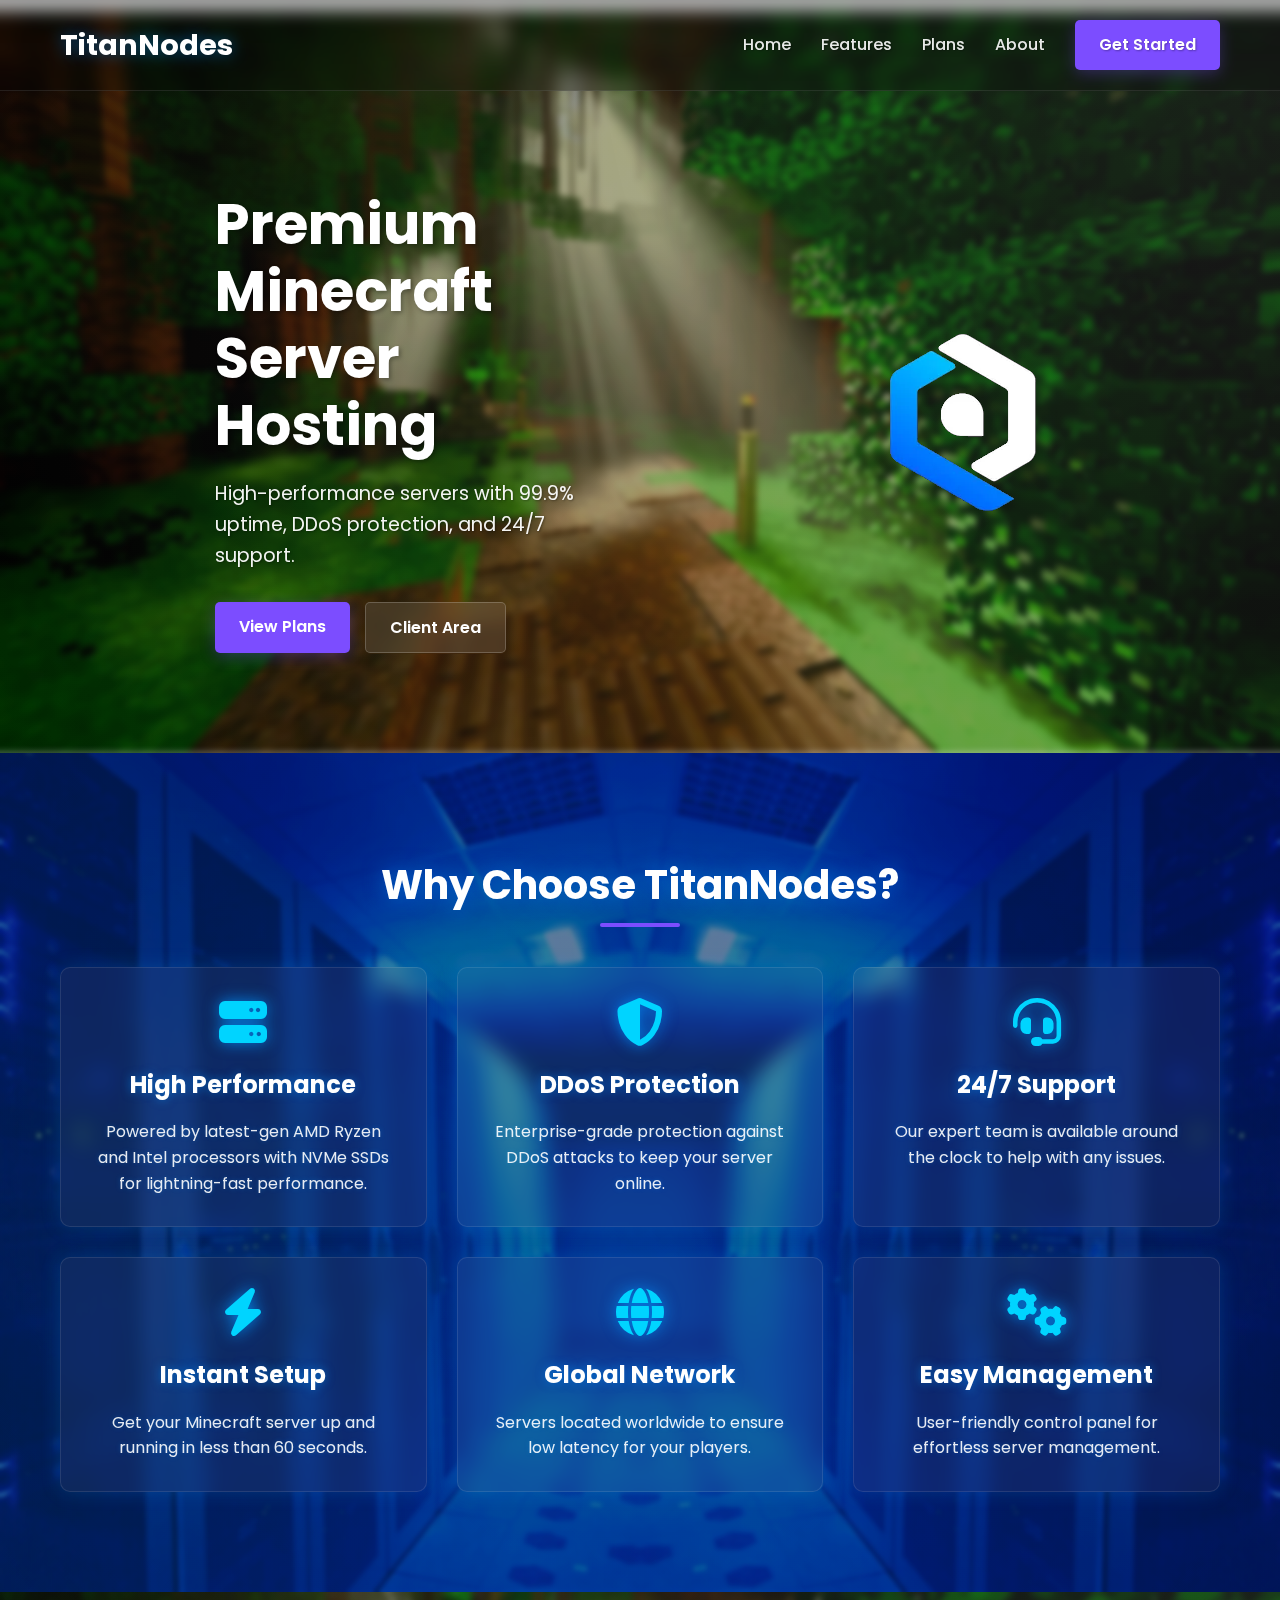
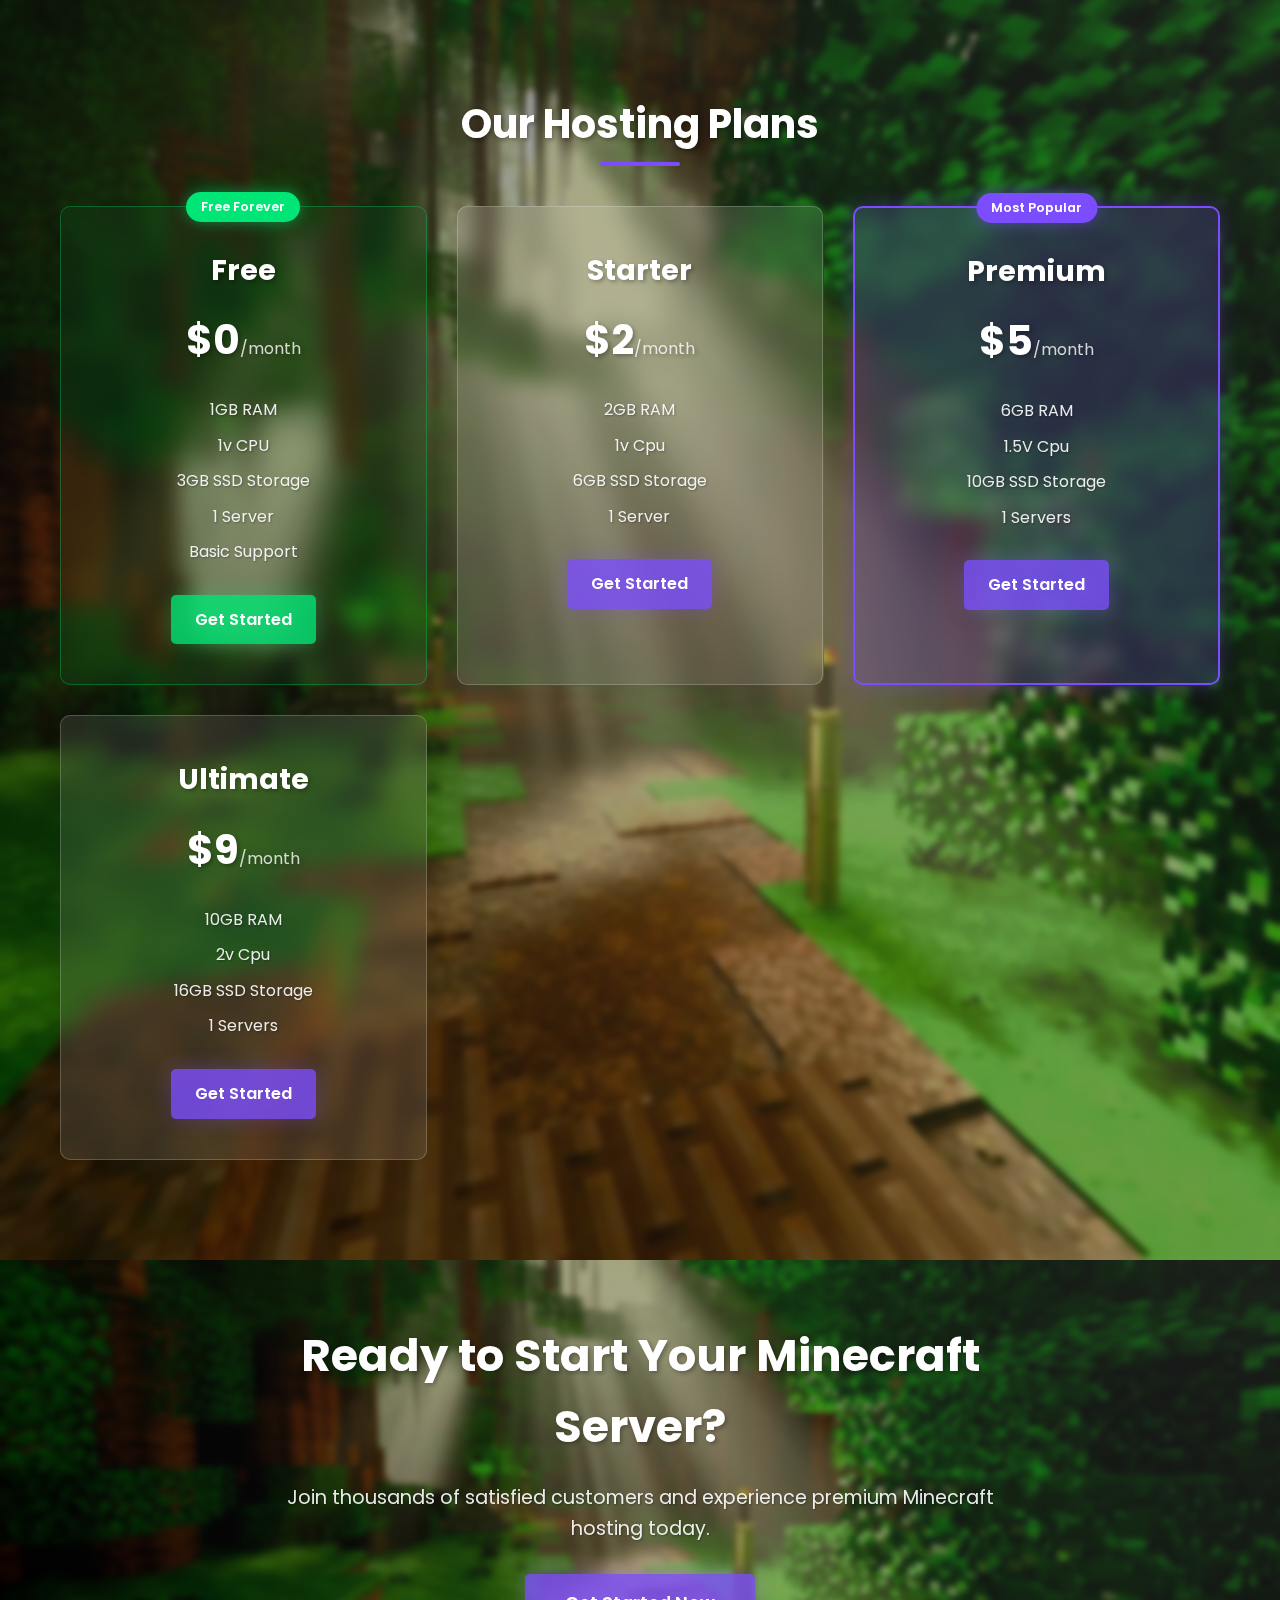
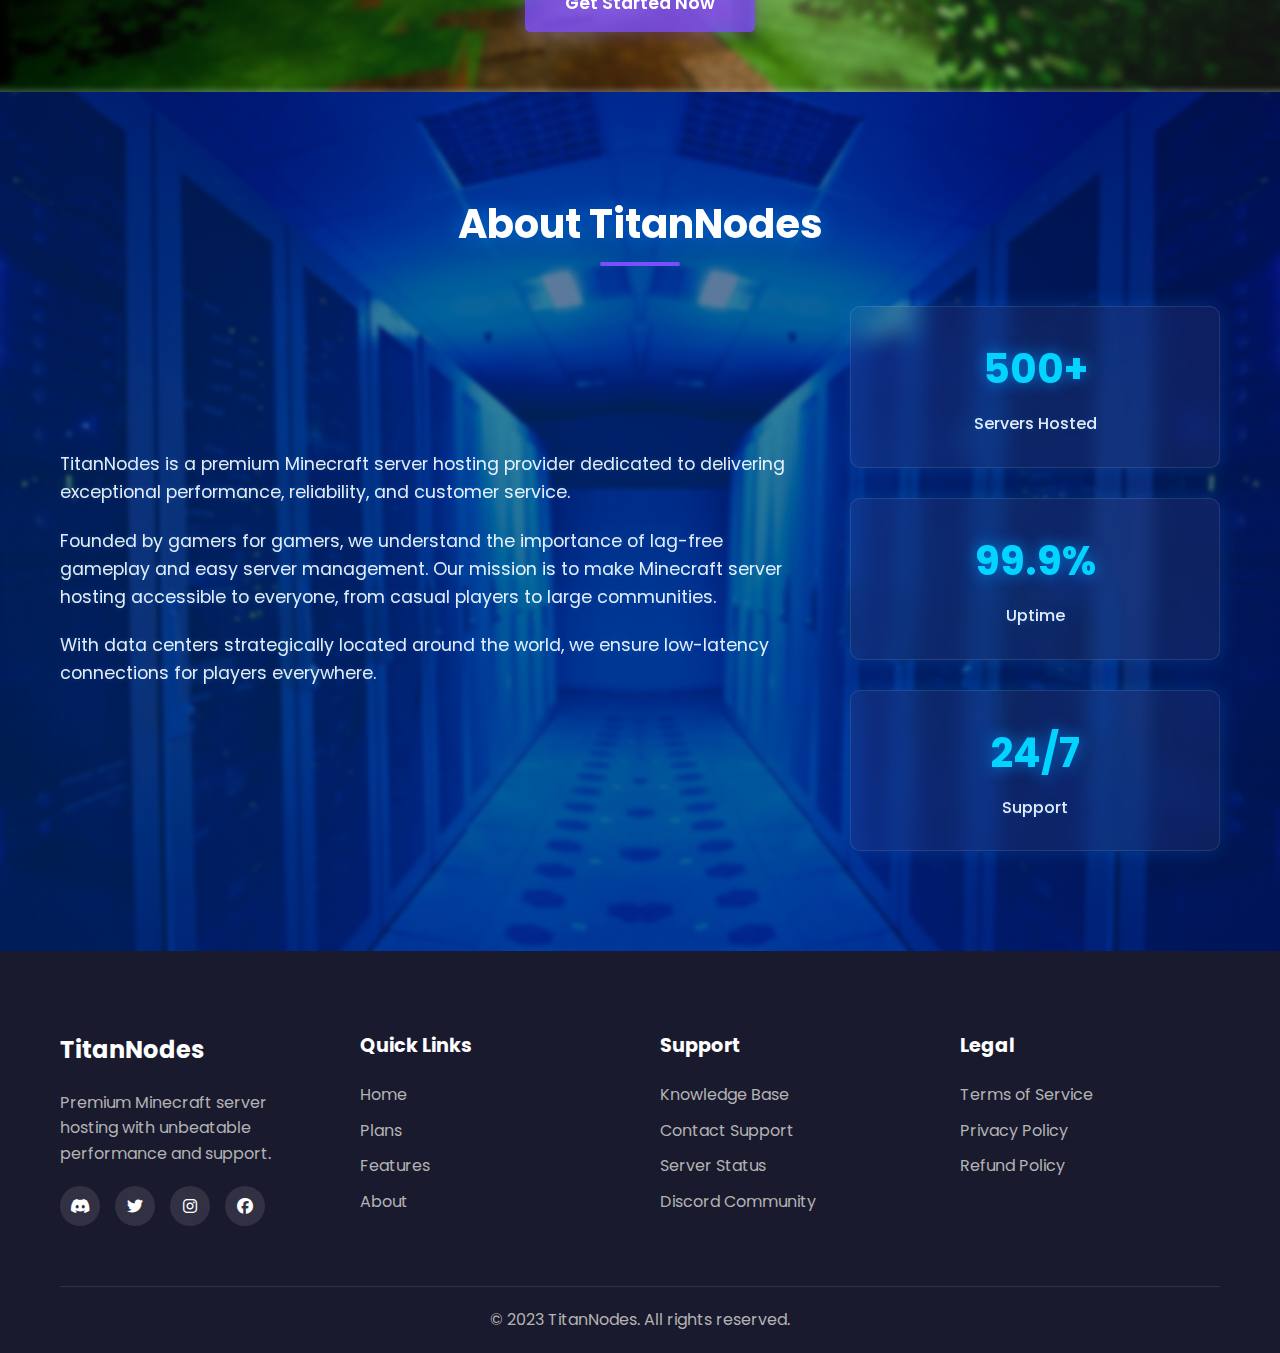
==== index.html @ e4e8ec8c "Add files via upload" ====
<!DOCTYPE html>
<html lang="en">
<head>
    <meta charset="UTF-8">
    <meta name="viewport" content="width=device-width, initial-scale=1.0">
    <title>TitanNodes - Premium Minecraft Server Hosting</title>
    <link rel="stylesheet" href="styles.css">
    <link rel="stylesheet" href="https://cdnjs.cloudflare.com/ajax/libs/font-awesome/6.4.0/css/all.min.css">
    <link rel="preconnect" href="https://fonts.googleapis.com">
    <link rel="preconnect" href="https://fonts.gstatic.com" crossorigin>
    <link href="https://fonts.googleapis.com/css2?family=Poppins:wght@300;400;500;600;700&display=swap" rel="stylesheet">
</head>
<body>
    <header>
        <div class="container">
            <div class="logo">
                <h1>TitanNodes</h1>
            </div>
            <div class="mobile-menu-btn">
                <i class="fas fa-bars"></i>
            </div>
            <nav>
                <ul>
                    <li><a href="#home">Home</a></li>
                    <li><a href="#features">Features</a></li>
                    <li><a href="#plans">Plans</a></li>
                    <li><a href="#about">About</a></li>
                    <li><a href="https://client.titannodes.cloud/" class="btn btn-primary">Get Started</a></li>
                </ul>
            </nav>
        </div>
    </header>

    <section id="home" class="hero">
        <div class="container">
            <div class="hero-content">
                <h1>Premium Minecraft Server Hosting</h1>
                <p>High-performance servers with 99.9% uptime, DDoS protection, and 24/7 support.</p>
                <div class="hero-buttons">
                    <a href="#plans" class="btn btn-primary">View Plans</a>
                    <a href="https://client.titannodes.cloud/" class="btn btn-secondary">Client Area</a>
                </div>
            </div>
            <div class="hero-image">
                <img src="images/server-illustration.png" alt="Minecraft Server">
            </div>
        </div>
    </section>

    <section id="features" class="features">
        <div class="container">
            <h2 class="section-title">Why Choose TitanNodes?</h2>
            <div class="features-grid">
                <div class="feature-card">
                    <i class="fas fa-server"></i>
                    <h3>High Performance</h3>
                    <p>Powered by latest-gen AMD Ryzen and Intel processors with NVMe SSDs for lightning-fast performance.</p>
                </div>
                <div class="feature-card">
                    <i class="fas fa-shield-alt"></i>
                    <h3>DDoS Protection</h3>
                    <p>Enterprise-grade protection against DDoS attacks to keep your server online.</p>
                </div>
                <div class="feature-card">
                    <i class="fas fa-headset"></i>
                    <h3>24/7 Support</h3>
                    <p>Our expert team is available around the clock to help with any issues.</p>
                </div>
                <div class="feature-card">
                    <i class="fas fa-bolt"></i>
                    <h3>Instant Setup</h3>
                    <p>Get your Minecraft server up and running in less than 60 seconds.</p>
                </div>
                <div class="feature-card">
                    <i class="fas fa-globe"></i>
                    <h3>Global Network</h3>
                    <p>Servers located worldwide to ensure low latency for your players.</p>
                </div>
                <div class="feature-card">
                    <i class="fas fa-cogs"></i>
                    <h3>Easy Management</h3>
                    <p>User-friendly control panel for effortless server management.</p>
                </div>
            </div>
        </div>
    </section>

    <section id="plans" class="plans">
        <div class="container">
            <h2 class="section-title">Our Hosting Plans</h2>
            <div class="plans-grid">
                <div class="plan-card">
                    <div class="free-tag">Free Forever</div>
                    <h3>Free</h3>
                    <div class="price">$0<span>/month</span></div>
                    <ul>
                        <li>1GB RAM</li>
                        <li>1v CPU</li>
                        <li>3GB SSD Storage</li>
                        <li>1 Server</li>
                        <li>Basic Support</li>
                    </ul>
                    <a href="https://client.titannodes.cloud/" class="btn btn-primary">Get Started</a>
                </div>
                <div class="plan-card">
                    <h3>Starter</h3>
                    <div class="price">$2<span>/month</span></div>
                    <ul>
                        <li>2GB RAM</li>
                        <li>1v Cpu</li>
                        <li>6GB SSD Storage</li>
                        <li>1 Server</li>
                    </ul>
                    <a href="https://discord.gg/titannodes" class="btn btn-primary">Get Started</a>
                </div>
                <div class="plan-card featured">
                    <div class="popular-tag">Most Popular</div>
                    <h3>Premium</h3>
                    <div class="price">$5<span>/month</span></div>
                    <ul>
                        <li>6GB RAM</li>
                        <li>1.5V Cpu</li>
                        <li>10GB SSD Storage</li>
                        <li>1 Servers</li>
                    </ul>
                    <a href="https://discord.gg/titannodes" class="btn btn-primary">Get Started</a>
                </div>
                <div class="plan-card">
                    <h3>Ultimate</h3>
                    <div class="price">$9<span>/month</span></div>
                    <ul>
                        <li>10GB RAM</li>
                        <li>2v Cpu</li>
                        <li>16GB SSD Storage</li>
                        <li>1 Servers</li>
                    </ul>
                    <a href="https://discord.gg/titannodes" class="btn btn-primary">Get Started</a>
                </div>
            </div>
        </div>
    </section>

    <section class="cta">
        <div class="container">
            <h2>Ready to Start Your Minecraft Server?</h2>
            <p>Join thousands of satisfied customers and experience premium Minecraft hosting today.</p>
            <a href="https://client.titannodes.cloud/" class="btn btn-primary">Get Started Now</a>
        </div>
    </section>

    <section id="about" class="about">
        <div class="container">
            <h2 class="section-title">About TitanNodes</h2>
            <div class="about-content">
                <div class="about-text">
                    <p>TitanNodes is a premium Minecraft server hosting provider dedicated to delivering exceptional performance, reliability, and customer service.</p>
                    <p>Founded by gamers for gamers, we understand the importance of lag-free gameplay and easy server management. Our mission is to make Minecraft server hosting accessible to everyone, from casual players to large communities.</p>
                    <p>With data centers strategically located around the world, we ensure low-latency connections for players everywhere.</p>
                </div>
                <div class="about-stats">
                    <div class="stat">
                        <h3>500+</h3>
                        <p>Servers Hosted</p>
                    </div>
                    <div class="stat">
                        <h3>99.9%</h3>
                        <p>Uptime</p>
                    </div>
                    <div class="stat">
                        <h3>24/7</h3>
                        <p>Support</p>
                    </div>
                </div>
            </div>
        </div>
    </section>

    <footer>
        <div class="container">
            <div class="footer-grid">
                <div class="footer-col">
                    <h3>TitanNodes</h3>
                    <p>Premium Minecraft server hosting with unbeatable performance and support.</p>
                    <div class="social-icons">
                        <a href="#"><i class="fab fa-discord"></i></a>
                        <a href="#"><i class="fab fa-twitter"></i></a>
                        <a href="#"><i class="fab fa-instagram"></i></a>
                        <a href="#"><i class="fab fa-facebook"></i></a>
                    </div>
                </div>
                <div class="footer-col">
                    <h4>Quick Links</h4>
                    <ul>
                        <li><a href="#home">Home</a></li>
                        <li><a href="#plans">Plans</a></li>
                        <li><a href="#features">Features</a></li>
                        <li><a href="#about">About</a></li>
                    </ul>
                </div>
                <div class="footer-col">
                    <h4>Support</h4>
                    <ul>
                        <li><a href="#">Knowledge Base</a></li>
                        <li><a href="#">Contact Support</a></li>
                        <li><a href="#">Server Status</a></li>
                        <li><a href="#">Discord Community</a></li>
                    </ul>
                </div>
                <div class="footer-col">
                    <h4>Legal</h4>
                    <ul>
                        <li><a href="#">Terms of Service</a></li>
                        <li><a href="#">Privacy Policy</a></li>
                        <li><a href="#">Refund Policy</a></li>
                    </ul>
                </div>
            </div>
            <div class="footer-bottom">
                <p>&copy; 2023 TitanNodes. All rights reserved.</p>
            </div>
        </div>
    </footer>

    <script src="script.js"></script>
</body>
</html>
---- styles.css ----
:root {
    --primary-color: #7c4dff;
    --primary-dark: #5e35b1;
    --secondary-color: #00e676;
    --dark-color: #1a1a2e;
    --light-color: #f5f5f5;
    --gray-color: #8d8d8d;
    --success-color: #00c853;
    --danger-color: #ff1744;
}

* {
    margin: 0;
    padding: 0;
    box-sizing: border-box;
}

body {
    font-family: 'Poppins', sans-serif;
    line-height: 1.6;
    color: #333;
    background-color: transparent;
}

.container {
    max-width: 1200px;
    margin: 0 auto;
    padding: 0 20px;
}

a {
    text-decoration: none;
    color: inherit;
}

ul {
    list-style: none;
}

img {
    max-width: 100%;
}

.btn {
    display: inline-block;
    padding: 12px 24px;
    border-radius: 5px;
    font-weight: 600;
    transition: all 0.3s ease;
    cursor: pointer;
}

.btn-primary {
    background-color: var(--primary-color);
    color: white;
}

.btn-primary:hover {
    background-color: var(--primary-dark);
    transform: translateY(-2px);
}

.btn-secondary {
    background-color: transparent;
    color: var(--primary-color);
    border: 2px solid var(--primary-color);
}

.btn-secondary:hover {
    background-color: rgba(124, 77, 255, 0.1);
    transform: translateY(-2px);
}

.section-title {
    text-align: center;
    margin-bottom: 50px;
    font-size: 2.5rem;
    color: var(--dark-color);
    position: relative;
}

.section-title::after {
    content: '';
    position: absolute;
    bottom: -10px;
    left: 50%;
    transform: translateX(-50%);
    width: 80px;
    height: 4px;
    background-color: var(--primary-color);
    border-radius: 2px;
}

/* Header - Blended with hero */
header {
    background: linear-gradient(
        to bottom,
        rgba(0, 0, 0, 0.3) 0%,
        rgba(0, 0, 0, 0.2) 100%
    );
    backdrop-filter: blur(8px);
    -webkit-backdrop-filter: blur(8px);
    box-shadow: none;
    border-bottom: 1px solid rgba(255, 255, 255, 0.1);
    position: sticky;
    top: 0;
    z-index: 100;
}

header .container {
    display: flex;
    justify-content: space-between;
    align-items: center;
    padding: 20px;
}

.logo h1 {
    font-size: 1.8rem;
    color: white;
    text-shadow: 0 0 15px rgba(0, 149, 255, 0.5),
                 2px 2px 4px rgba(0, 0, 0, 0.3);
    font-weight: 700;
}

nav ul {
    display: flex;
    gap: 30px;
    align-items: center;
}

nav ul li a {
    color: rgba(255, 255, 255, 0.9);
    font-weight: 500;
    transition: all 0.3s ease;
    text-shadow: 1px 1px 2px rgba(0, 0, 0, 0.3);
}

nav ul li a:hover {
    color: #00d4ff;
    text-shadow: 0 0 10px rgba(0, 212, 255, 0.5);
}

.mobile-menu-btn {
    display: none;
    font-size: 1.5rem;
    color: white;
    cursor: pointer;
    z-index: 100;
}

/* Hero Section - Adjusted size */
.hero {
    margin-top: -80px; /* Offset the header height */
    padding-top: 180px; /* Add extra padding to account for the header */
    padding-bottom: 100px;
    background: linear-gradient(rgba(0, 0, 0, 0.3), rgba(0, 0, 0, 0.3)), url('images/minecraft-forest.jpg');
    background-size: cover;
    background-position: center;
    position: relative;
    overflow: hidden;
    color: white;
    min-height: auto;
    display: flex;
    align-items: center;
}

.hero::before {
    content: '';
    position: absolute;
    top: 0;
    left: 0;
    width: 100%;
    height: 100%;
    backdrop-filter: blur(3px);
    -webkit-backdrop-filter: blur(3px);
    background: radial-gradient(
        circle at top right,
        rgba(255, 255, 255, 0.1) 0%,
        rgba(0, 0, 0, 0.2) 100%
    );
    z-index: 0;
}

.hero .container {
    display: flex;
    align-items: center;
    justify-content: space-between;
    position: relative;
    z-index: 1;
    gap: 50px;
}

.hero-content {
    flex: 1;
    max-width: 600px;  /* Reduced from 650px */
    padding-left: 0;   /* Removed left padding */
}

.hero-content h1 {
    font-size: 3.5rem;  /* Reduced from 4.5rem */
    margin-bottom: 20px;
    color: white;
    text-shadow: 2px 2px 4px rgba(0, 0, 0, 0.3);
    line-height: 1.2;  /* Adjusted from 1.1 */
    font-weight: 700;  /* Reduced from 800 */
}

.hero-content p {
    font-size: 1.2rem;  /* Reduced from 1.4rem */
    margin-bottom: 30px;  /* Reduced from 40px */
    color: rgba(255, 255, 255, 0.95);
    text-shadow: 1px 1px 2px rgba(0, 0, 0, 0.3);
    max-width: 500px;  /* Reduced from 550px */
}

.hero-buttons {
    display: flex;
    gap: 15px;  /* Reduced from 20px */
}

.hero-buttons .btn {
    padding: 12px 24px;  /* Reduced from 15px 35px */
    font-size: 1rem;    /* Reduced from 1.1rem */
    border-radius: 5px;  /* Reduced from 8px */
}

.btn-primary {
    background-color: #7c4dff;
    border: none;
    box-shadow: 0 4px 15px rgba(124, 77, 255, 0.3);
}

.btn-secondary {
    background-color: rgba(255, 255, 255, 0.1);
    backdrop-filter: blur(10px);
    -webkit-backdrop-filter: blur(10px);
    border: 1px solid rgba(255, 255, 255, 0.2);
    color: white;
}

.btn-secondary:hover {
    background-color: rgba(255, 255, 255, 0.2);
    border-color: rgba(255, 255, 255, 0.3);
    transform: translateY(-2px);
}

.hero-image {
    flex: 1;
    display: flex;
    justify-content: flex-end;
    max-width: 500px;
}

/* Features Section */
.features {
    padding: 100px 0;
    background: linear-gradient(rgba(0, 0, 0, 0.5), rgba(0, 0, 0, 0.5)), url('images/server-room.jpg');
    background-size: cover;
    background-position: center;
    position: relative;
    overflow: hidden;
    color: white;
}

.features::before {
    content: '';
    position: absolute;
    top: 0;
    left: 0;
    width: 100%;
    height: 100%;
    backdrop-filter: blur(2px);
    -webkit-backdrop-filter: blur(2px);
    background: radial-gradient(
        circle at center,
        rgba(0, 149, 255, 0.15) 0%,
        rgba(0, 34, 255, 0.2) 100%
    );
    z-index: 0;
}

.features::after {
    content: '';
    position: absolute;
    top: 0;
    left: 0;
    width: 100%;
    height: 100%;
    background: linear-gradient(
        45deg,
        rgba(0, 212, 255, 0.1) 0%,
        rgba(0, 89, 255, 0.1) 100%
    );
    z-index: 1;
}

.features .container {
    position: relative;
    z-index: 2;
}

.features .section-title {
    color: white;
    text-shadow: 0 0 20px rgba(0, 149, 255, 0.5);
}

.features-grid {
    display: grid;
    grid-template-columns: repeat(auto-fit, minmax(300px, 1fr));
    gap: 30px;
}

.feature-card {
    background-color: rgba(255, 255, 255, 0.05);
    backdrop-filter: blur(10px);
    -webkit-backdrop-filter: blur(10px);
    border: 1px solid rgba(255, 255, 255, 0.1);
    border-radius: 10px;
    padding: 30px;
    text-align: center;
    transition: all 0.3s ease;
    box-shadow: 0 0 20px rgba(0, 149, 255, 0.2);
}

.feature-card:hover {
    transform: translateY(-10px);
    background-color: rgba(255, 255, 255, 0.1);
    border-color: rgba(0, 149, 255, 0.3);
    box-shadow: 0 0 30px rgba(0, 149, 255, 0.3);
}

.feature-card i {
    font-size: 3rem;
    color: #00d4ff;
    margin-bottom: 20px;
    text-shadow: 0 0 15px rgba(0, 149, 255, 0.8);
}

.feature-card h3 {
    font-size: 1.5rem;
    margin-bottom: 15px;
    color: white;
    text-shadow: 0 0 10px rgba(0, 149, 255, 0.5);
}

.feature-card p {
    color: rgba(255, 255, 255, 0.9);
    text-shadow: 0 0 5px rgba(0, 149, 255, 0.3);
}

/* Plans Section */
.plans {
    padding: 100px 0;
    background: linear-gradient(rgba(0, 0, 0, 0.3), rgba(0, 0, 0, 0.3)), url('images/minecraft-forest.jpg');
    background-size: cover;
    background-position: center;
    position: relative;
    overflow: hidden;
    color: white;
}

.plans::before {
    content: '';
    position: absolute;
    top: 0;
    left: 0;
    width: 100%;
    height: 100%;
    backdrop-filter: blur(3px);
    -webkit-backdrop-filter: blur(3px);
    background: radial-gradient(
        circle at top right,
        rgba(255, 255, 255, 0.1) 0%,
        rgba(0, 0, 0, 0.2) 100%
    );
    z-index: 0;
}

.plans .container {
    position: relative;
    z-index: 1;
}

.plans .section-title {
    color: white;
    text-shadow: 2px 2px 4px rgba(0, 0, 0, 0.3);
}

.plans-grid {
    display: grid;
    grid-template-columns: repeat(auto-fit, minmax(300px, 1fr));
    gap: 30px;
}

.plan-card {
    background-color: rgba(255, 255, 255, 0.1);
    backdrop-filter: blur(10px);
    -webkit-backdrop-filter: blur(10px);
    border: 1px solid rgba(255, 255, 255, 0.2);
    border-radius: 10px;
    padding: 40px 30px;
    text-align: center;
    transition: transform 0.3s ease;
    position: relative;
}

.plan-card:hover {
    transform: translateY(-10px);
    background-color: rgba(255, 255, 255, 0.2);
    border-color: rgba(255, 255, 255, 0.3);
}

.plan-card.featured {
    background-color: rgba(124, 77, 255, 0.2);
    border: 2px solid var(--primary-color);
    box-shadow: 0 0 20px rgba(124, 77, 255, 0.3);
}

.plan-card.featured:hover {
    transform: translateY(-10px);
    background-color: rgba(124, 77, 255, 0.3);
}

.popular-tag {
    position: absolute;
    top: -15px;
    left: 50%;
    transform: translateX(-50%);
    background-color: var(--primary-color);
    color: white;
    padding: 5px 15px;
    border-radius: 20px;
    font-size: 0.8rem;
    font-weight: 600;
    box-shadow: 0 0 15px rgba(124, 77, 255, 0.5);
}

.plan-card h3 {
    font-size: 1.8rem;
    margin-bottom: 15px;
    color: white;
    text-shadow: 2px 2px 4px rgba(0, 0, 0, 0.3);
}

.price {
    font-size: 2.5rem;
    font-weight: 700;
    color: white;
    margin-bottom: 25px;
    text-shadow: 2px 2px 4px rgba(0, 0, 0, 0.3);
}

.price span {
    font-size: 1rem;
    font-weight: 400;
    color: rgba(255, 255, 255, 0.8);
}

.plan-card ul {
    margin-bottom: 30px;
}

.plan-card ul li {
    margin-bottom: 10px;
    color: rgba(255, 255, 255, 0.9);
    text-shadow: 1px 1px 2px rgba(0, 0, 0, 0.3);
}

.plan-card .btn-primary {
    background-color: rgba(124, 77, 255, 0.8);
    border: none;
    box-shadow: 0 0 20px rgba(124, 77, 255, 0.3);
}

.plan-card .btn-primary:hover {
    background-color: rgba(124, 77, 255, 1);
    transform: translateY(-2px);
    box-shadow: 0 0 30px rgba(124, 77, 255, 0.5);
}

/* About Section */
.about {
    padding: 100px 0;
    background: linear-gradient(rgba(0, 0, 0, 0.5), rgba(0, 0, 0, 0.5)), url('images/server-room.jpg');
    background-size: cover;
    background-position: center;
    position: relative;
    overflow: hidden;
    color: white;
}

.about::before {
    content: '';
    position: absolute;
    top: 0;
    left: 0;
    width: 100%;
    height: 100%;
    backdrop-filter: blur(2px);
    -webkit-backdrop-filter: blur(2px);
    background: radial-gradient(
        circle at center,
        rgba(0, 149, 255, 0.15) 0%,
        rgba(0, 34, 255, 0.2) 100%
    );
    z-index: 0;
}

.about::after {
    content: '';
    position: absolute;
    top: 0;
    left: 0;
    width: 100%;
    height: 100%;
    background: linear-gradient(
        45deg,
        rgba(0, 212, 255, 0.1) 0%,
        rgba(0, 89, 255, 0.1) 100%
    );
    z-index: 1;
}

.about .container {
    position: relative;
    z-index: 2;
}

.about .section-title {
    color: white;
    text-shadow: 0 0 20px rgba(0, 149, 255, 0.5);
}

.about-content {
    display: flex;
    gap: 50px;
    align-items: center;
}

.about-text {
    flex: 2;
}

.about-text p {
    color: rgba(255, 255, 255, 0.9);
    font-size: 1.1rem;
    margin-bottom: 20px;
    text-shadow: 0 0 5px rgba(0, 149, 255, 0.3);
}

.about-stats {
    flex: 1;
    display: flex;
    flex-direction: column;
    gap: 30px;
}

.stat {
    text-align: center;
    padding: 30px;
    background-color: rgba(255, 255, 255, 0.05);
    backdrop-filter: blur(10px);
    -webkit-backdrop-filter: blur(10px);
    border: 1px solid rgba(255, 255, 255, 0.1);
    border-radius: 10px;
    box-shadow: 0 0 20px rgba(0, 149, 255, 0.2);
    transition: all 0.3s ease;
}

.stat:hover {
    background-color: rgba(255, 255, 255, 0.1);
    border-color: rgba(0, 149, 255, 0.3);
    box-shadow: 0 0 30px rgba(0, 149, 255, 0.3);
    transform: translateY(-5px);
}

.stat h3 {
    font-size: 2.5rem;
    color: #00d4ff;
    margin-bottom: 10px;
    text-shadow: 0 0 15px rgba(0, 149, 255, 0.8);
}

.stat p {
    color: rgba(255, 255, 255, 0.9);
    font-weight: 500;
    text-shadow: 0 0 5px rgba(0, 149, 255, 0.3);
}

/* Footer */
footer {
    background-color: var(--dark-color);
    color: white;
    padding: 80px 0 20px;
}

.footer-grid {
    display: grid;
    grid-template-columns: repeat(auto-fit, minmax(200px, 1fr));
    gap: 40px;
    margin-bottom: 60px;
}

.footer-col h3 {
    font-size: 1.5rem;
    margin-bottom: 20px;
    color: white;
}

.footer-col h4 {
    font-size: 1.2rem;
    margin-bottom: 20px;
    color: white;
}

.footer-col p {
    color: #b3b3b3;
    margin-bottom: 20px;
}

.social-icons {
    display: flex;
    gap: 15px;
}

.social-icons a {
    display: inline-flex;
    align-items: center;
    justify-content: center;
    width: 40px;
    height: 40px;
    background-color: rgba(255, 255, 255, 0.1);
    border-radius: 50%;
    transition: all 0.3s ease;
}

.social-icons a:hover {
    background-color: var(--primary-color);
    transform: translateY(-3px);
}

.footer-col ul li {
    margin-bottom: 10px;
}

.footer-col ul li a {
    color: #b3b3b3;
    transition: color 0.3s ease;
}

.footer-col ul li a:hover {
    color: var(--primary-color);
}

.footer-bottom {
    text-align: center;
    padding-top: 20px;
    border-top: 1px solid rgba(255, 255, 255, 0.1);
}

.footer-bottom p {
    color: #b3b3b3;
}

/* Responsive Design */
@media (max-width: 992px) {
    .about-content {
        flex-direction: column;
    }

    .about-stats {
        flex-direction: row;
        flex-wrap: wrap;
    }

    .stat {
        flex: 1;
        min-width: 200px;
    }

    /* Header */
    nav {
        position: fixed;
        top: 0;
        right: -100%;
        width: 80%;
        max-width: 400px;
        height: 100vh;
        background: linear-gradient(
            to bottom,
            rgba(0, 0, 0, 0.9),
            rgba(0, 0, 0, 0.95)
        );
        backdrop-filter: blur(10px);
        padding: 80px 20px;
        transition: 0.5s ease;
        z-index: 99;
    }

    nav.active {
        right: 0;
    }

    nav ul {
        flex-direction: column;
        gap: 20px;
    }

    .mobile-menu-btn {
        display: block;
    }

    /* Hero Section */
    .hero {
        padding-top: 150px;
        text-align: center;
    }

    .hero .container {
        flex-direction: column;
    }

    .hero-content {
        padding: 0;
    }

    .hero-content h1 {
        font-size: 2.8rem;
    }

    .hero-buttons {
        justify-content: center;
    }

    /* Features Section */
    .features-grid {
        grid-template-columns: 1fr;
        padding: 0 20px;
    }

    /* Plans Section */
    .plans-grid {
        grid-template-columns: 1fr;
        padding: 0 20px;
    }

    .plan-card {
        max-width: 400px;
        margin: 0 auto;
    }

    /* About Section */
    .about-content {
        flex-direction: column;
        text-align: center;
    }

    .about-stats {
        flex-direction: column;
    }

    .stat {
        width: 100%;
    }
}

@media (max-width: 768px) {
    .section-title {
        font-size: 2rem;
    }

    .about-stats {
        flex-direction: column;
    }

    /* Hero Section */
    .hero-content h1 {
        font-size: 2.2rem;
    }

    .hero-content p {
        font-size: 1rem;
    }

    .hero-buttons {
        flex-direction: column;
        gap: 10px;
    }

    .hero-buttons .btn {
        width: 100%;
    }

    /* CTA Section */
    .cta h2 {
        font-size: 2rem;
    }

    .cta .btn-primary {
        width: 100%;
    }

    /* Footer */
    .footer-grid {
        grid-template-columns: 1fr;
        text-align: center;
    }

    .social-icons {
        justify-content: center;
    }
}

@media (max-width: 480px) {
    /* Header */
    header .container {
        padding: 15px;
    }

    .logo h1 {
        font-size: 1.5rem;
    }

    /* Sections */
    .section-title {
        font-size: 1.8rem;
    }

    /* Cards */
    .feature-card,
    .plan-card,
    .stat {
        padding: 20px;
    }

    /* Prices */
    .price {
        font-size: 2rem;
    }

    /* Buttons */
    .btn {
        padding: 10px 20px;
        font-size: 0.9rem;
    }
}

/* CTA Section */
.cta {
    padding: 60px 0;
    background: linear-gradient(rgba(0, 0, 0, 0.3), rgba(0, 0, 0, 0.3)), url('images/minecraft-forest.jpg');
    background-size: cover;
    background-position: center;
    position: relative;
    overflow: hidden;
    text-align: center;
}

.cta::before {
    content: '';
    position: absolute;
    top: 0;
    left: 0;
    width: 100%;
    height: 100%;
    backdrop-filter: blur(3px);
    -webkit-backdrop-filter: blur(3px);
    background: radial-gradient(
        circle at top right,
        rgba(255, 255, 255, 0.1) 0%,
        rgba(0, 0, 0, 0.2) 100%
    );
    z-index: 0;
}

.cta .container {
    position: relative;
    z-index: 1;
    max-width: 800px;
}

.cta h2 {
    font-size: 2.8rem;
    color: white;
    margin-bottom: 20px;
    text-shadow: 2px 2px 4px rgba(0, 0, 0, 0.3);
}

.cta p {
    font-size: 1.2rem;
    color: rgba(255, 255, 255, 0.9);
    margin-bottom: 30px;
    text-shadow: 1px 1px 2px rgba(0, 0, 0, 0.3);
}

.cta .btn-primary {
    padding: 15px 40px;
    font-size: 1.1rem;
    background-color: rgba(124, 77, 255, 0.8);
    border: none;
    box-shadow: 0 0 20px rgba(124, 77, 255, 0.3);
}

.cta .btn-primary:hover {
    background-color: rgba(124, 77, 255, 1);
    transform: translateY(-2px);
    box-shadow: 0 0 30px rgba(124, 77, 255, 0.5);
}

@media (max-width: 768px) {
    .cta h2 {
        font-size: 2.2rem;
    }

    .cta p {
        font-size: 1.1rem;
    }
}

.free-tag {
    position: absolute;
    top: -15px;
    left: 50%;
    transform: translateX(-50%);
    background-color: #00e676;
    color: white;
    padding: 5px 15px;
    border-radius: 20px;
    font-size: 0.8rem;
    font-weight: 600;
    box-shadow: 0 0 15px rgba(0, 230, 118, 0.5);
}

.plan-card:first-child {
    border: 1px solid rgba(0, 230, 118, 0.3);
    background-color: rgba(0, 230, 118, 0.05);
}

.plan-card:first-child:hover {
    background-color: rgba(0, 230, 118, 0.1);
    border-color: rgba(0, 230, 118, 0.4);
    box-shadow: 0 0 30px rgba(0, 230, 118, 0.3);
}

.plan-card:first-child .btn-primary {
    background-color: rgba(0, 230, 118, 0.8);
    box-shadow: 0 0 20px rgba(0, 230, 118, 0.3);
}

.plan-card:first-child .btn-primary:hover {
    background-color: rgba(0, 230, 118, 1);
    box-shadow: 0 0 30px rgba(0, 230, 118, 0.5);
}
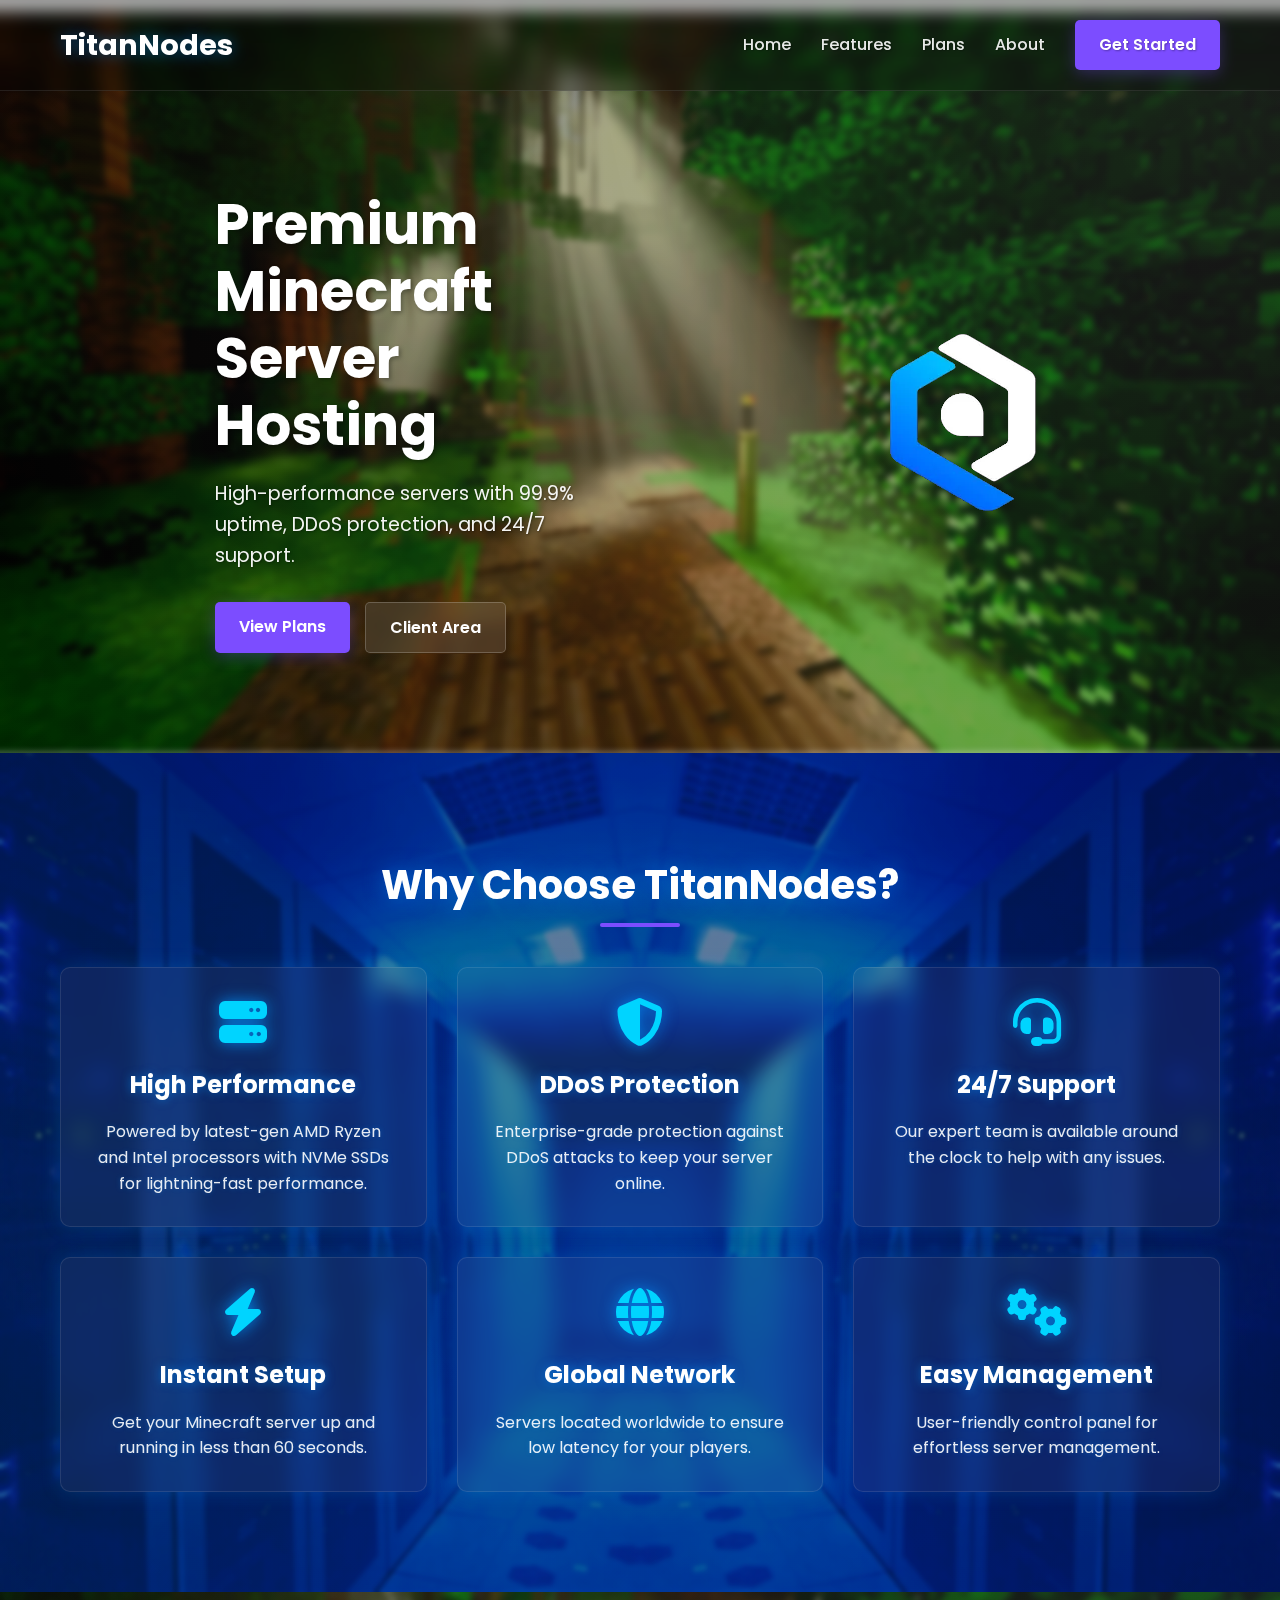
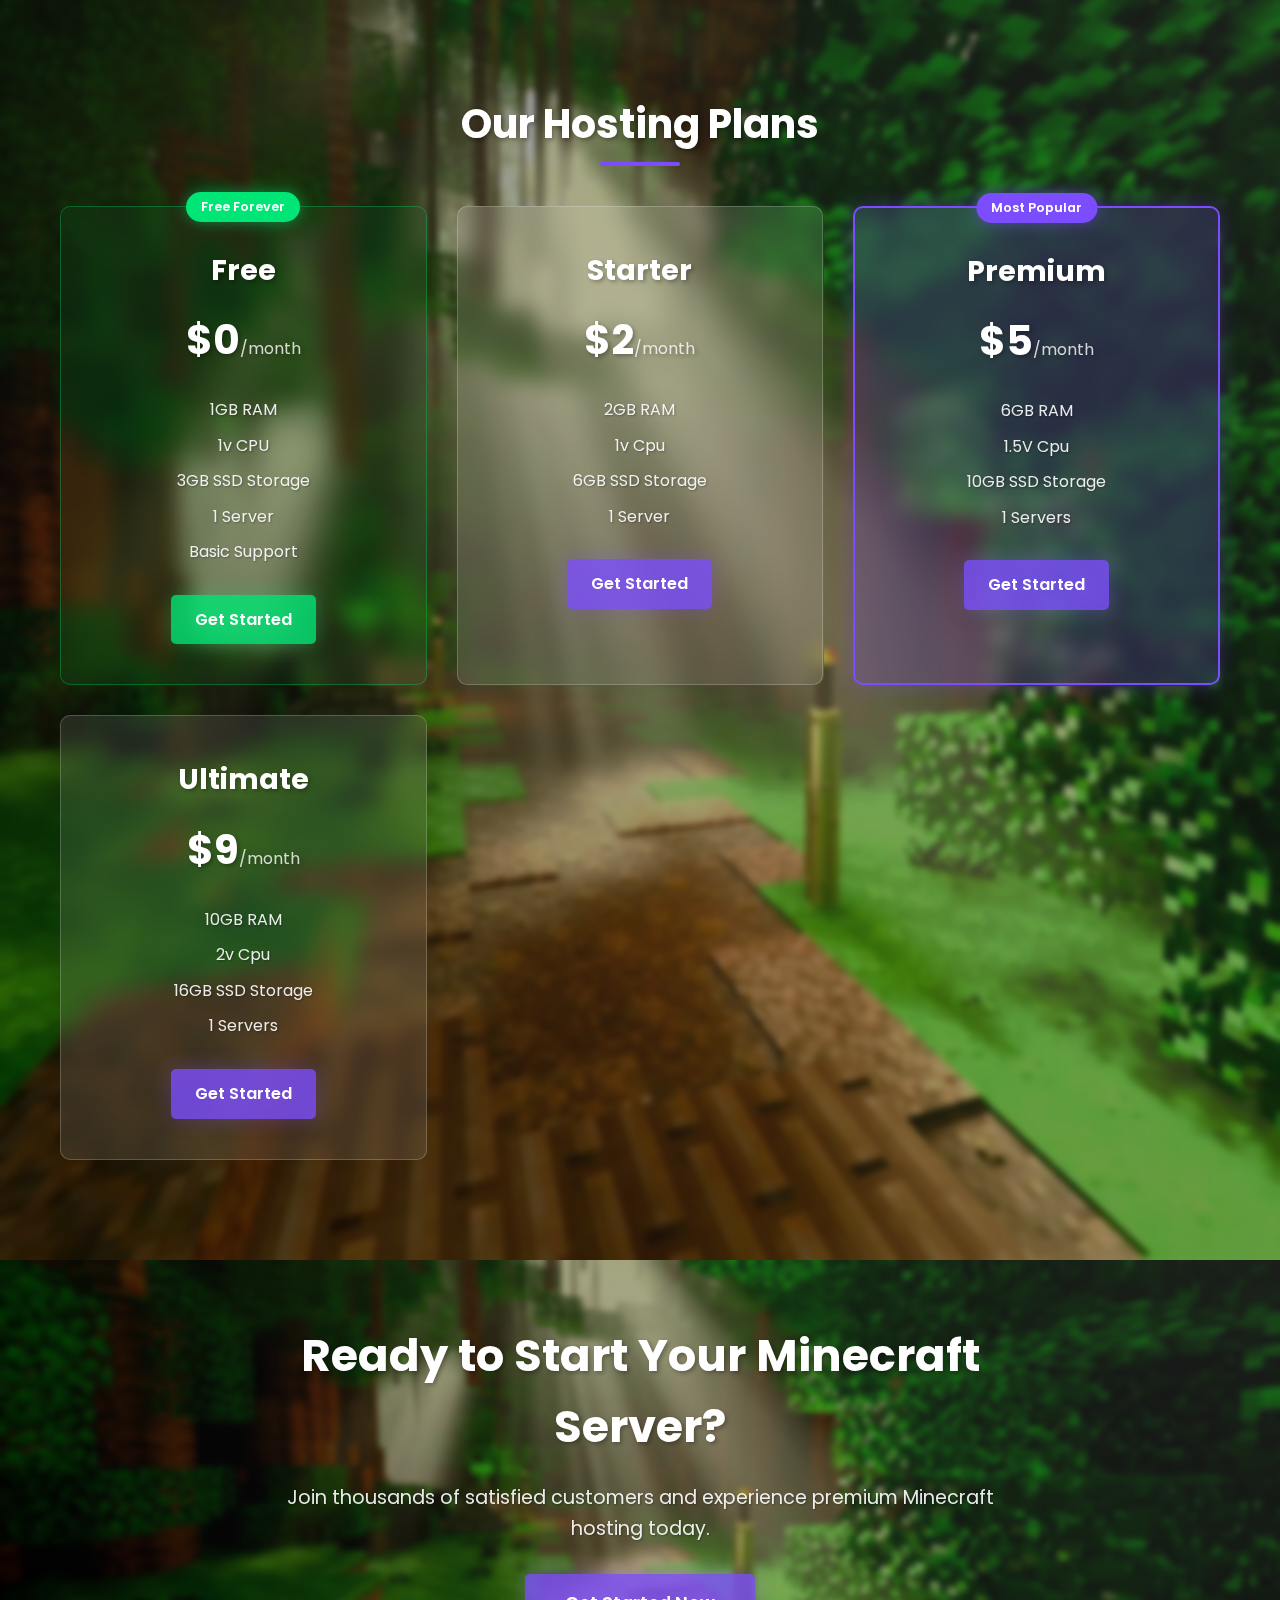
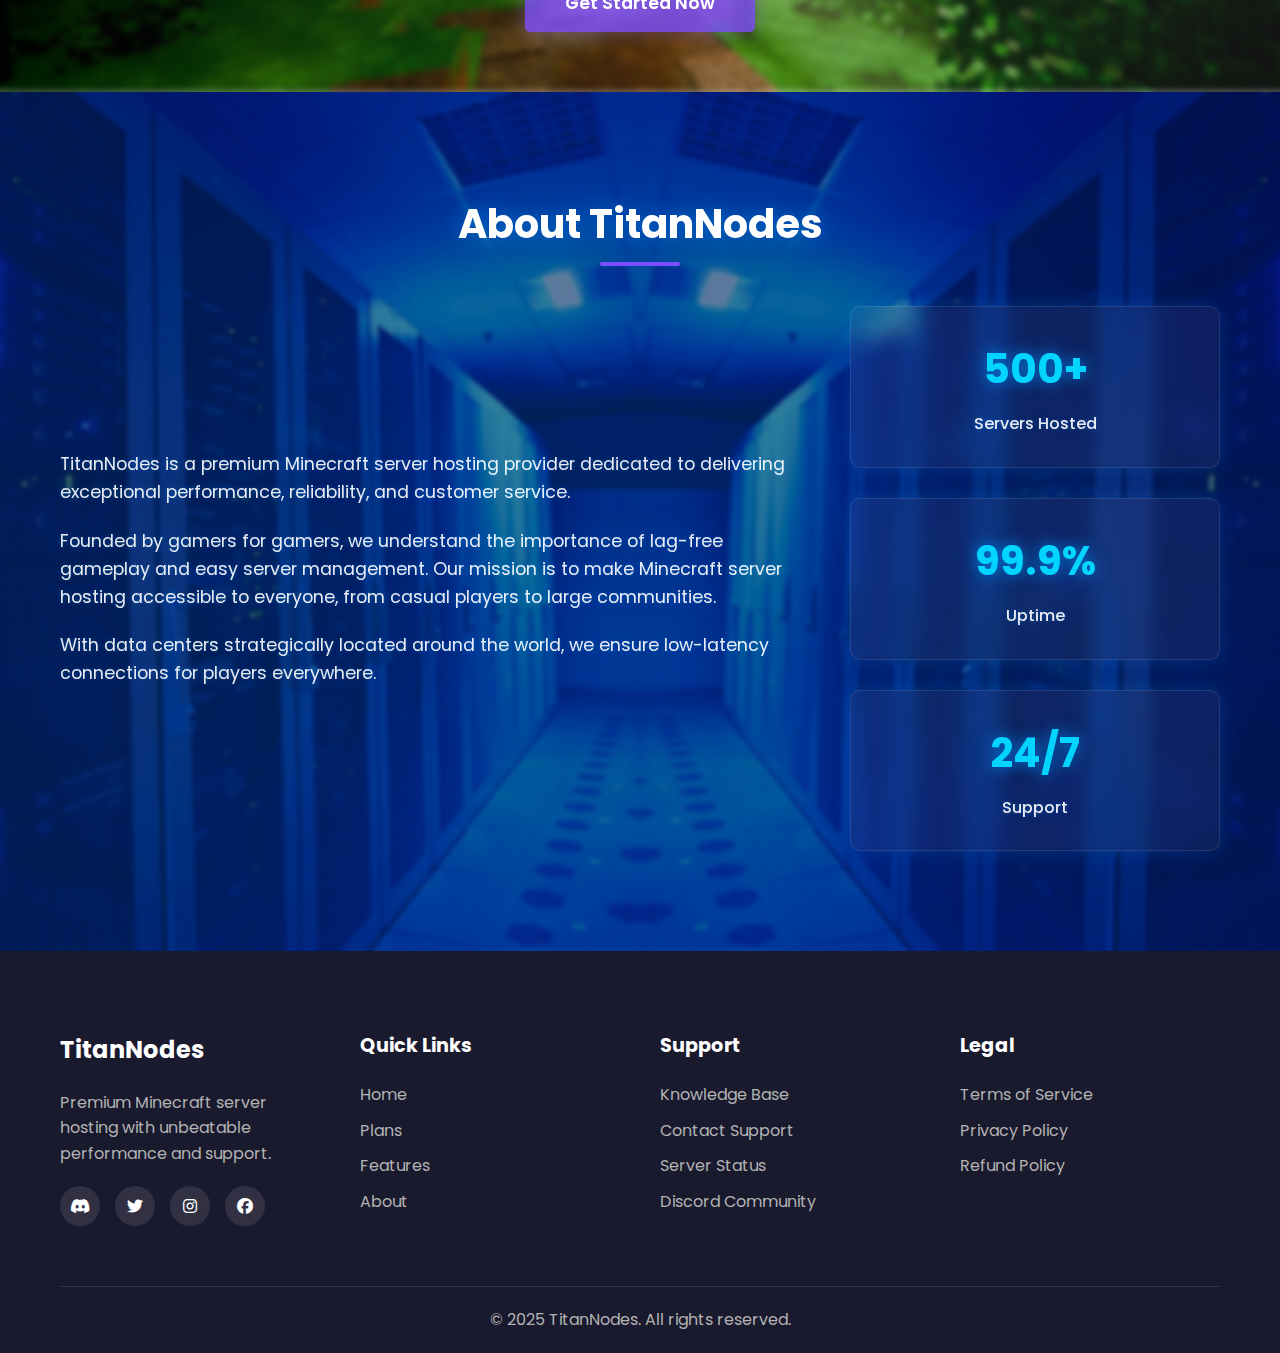
==== commit a9d558ff: "Update index.html" ====
--- a/index.html
+++ b/index.html
@@ -25,7 +25,7 @@
                     <li><a href="#features">Features</a></li>
                     <li><a href="#plans">Plans</a></li>
                     <li><a href="#about">About</a></li>
-                    <li><a href="https://client.titannodes.cloud/" class="btn btn-primary">Get Started</a></li>
+                    <li><a href="https://client.titannodes.site/" class="btn btn-primary">Get Started</a></li>
                 </ul>
             </nav>
         </div>
@@ -38,7 +38,7 @@
                 <p>High-performance servers with 99.9% uptime, DDoS protection, and 24/7 support.</p>
                 <div class="hero-buttons">
                     <a href="#plans" class="btn btn-primary">View Plans</a>
-                    <a href="https://client.titannodes.cloud/" class="btn btn-secondary">Client Area</a>
+                    <a href="https://client.titannodes.site/" class="btn btn-secondary">Client Area</a>
                 </div>
             </div>
             <div class="hero-image">
@@ -100,7 +100,7 @@
                         <li>1 Server</li>
                         <li>Basic Support</li>
                     </ul>
-                    <a href="https://client.titannodes.cloud/" class="btn btn-primary">Get Started</a>
+                    <a href="https://client.titannodes.site/" class="btn btn-primary">Get Started</a>
                 </div>
                 <div class="plan-card">
                     <h3>Starter</h3>
@@ -144,7 +144,7 @@
         <div class="container">
             <h2>Ready to Start Your Minecraft Server?</h2>
             <p>Join thousands of satisfied customers and experience premium Minecraft hosting today.</p>
-            <a href="https://client.titannodes.cloud/" class="btn btn-primary">Get Started Now</a>
+            <a href="https://client.titannodes.site/" class="btn btn-primary">Get Started Now</a>
         </div>
     </section>
 
@@ -216,11 +216,11 @@
                 </div>
             </div>
             <div class="footer-bottom">
-                <p>&copy; 2023 TitanNodes. All rights reserved.</p>
+                <p>&copy; 2025 TitanNodes. All rights reserved.</p>
             </div>
         </div>
     </footer>
 
     <script src="script.js"></script>
 </body>
-</html> +</html> 
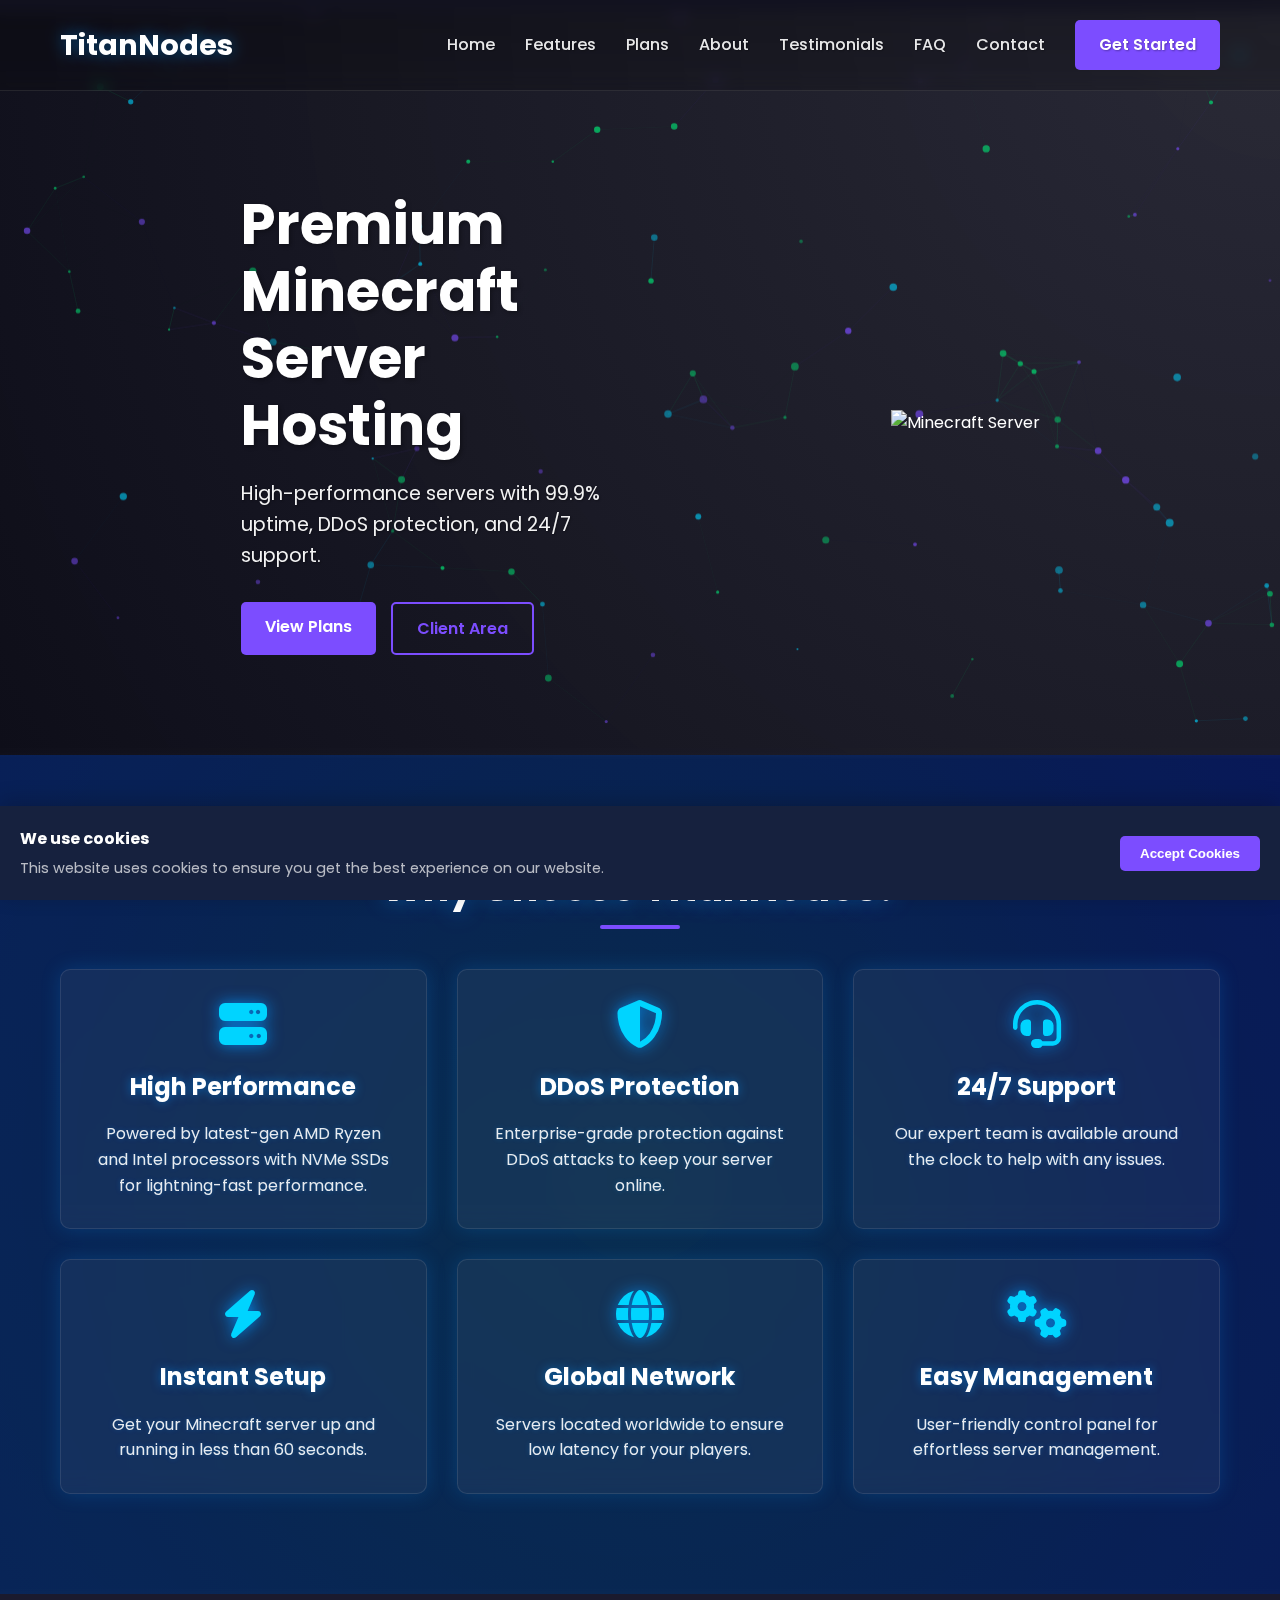
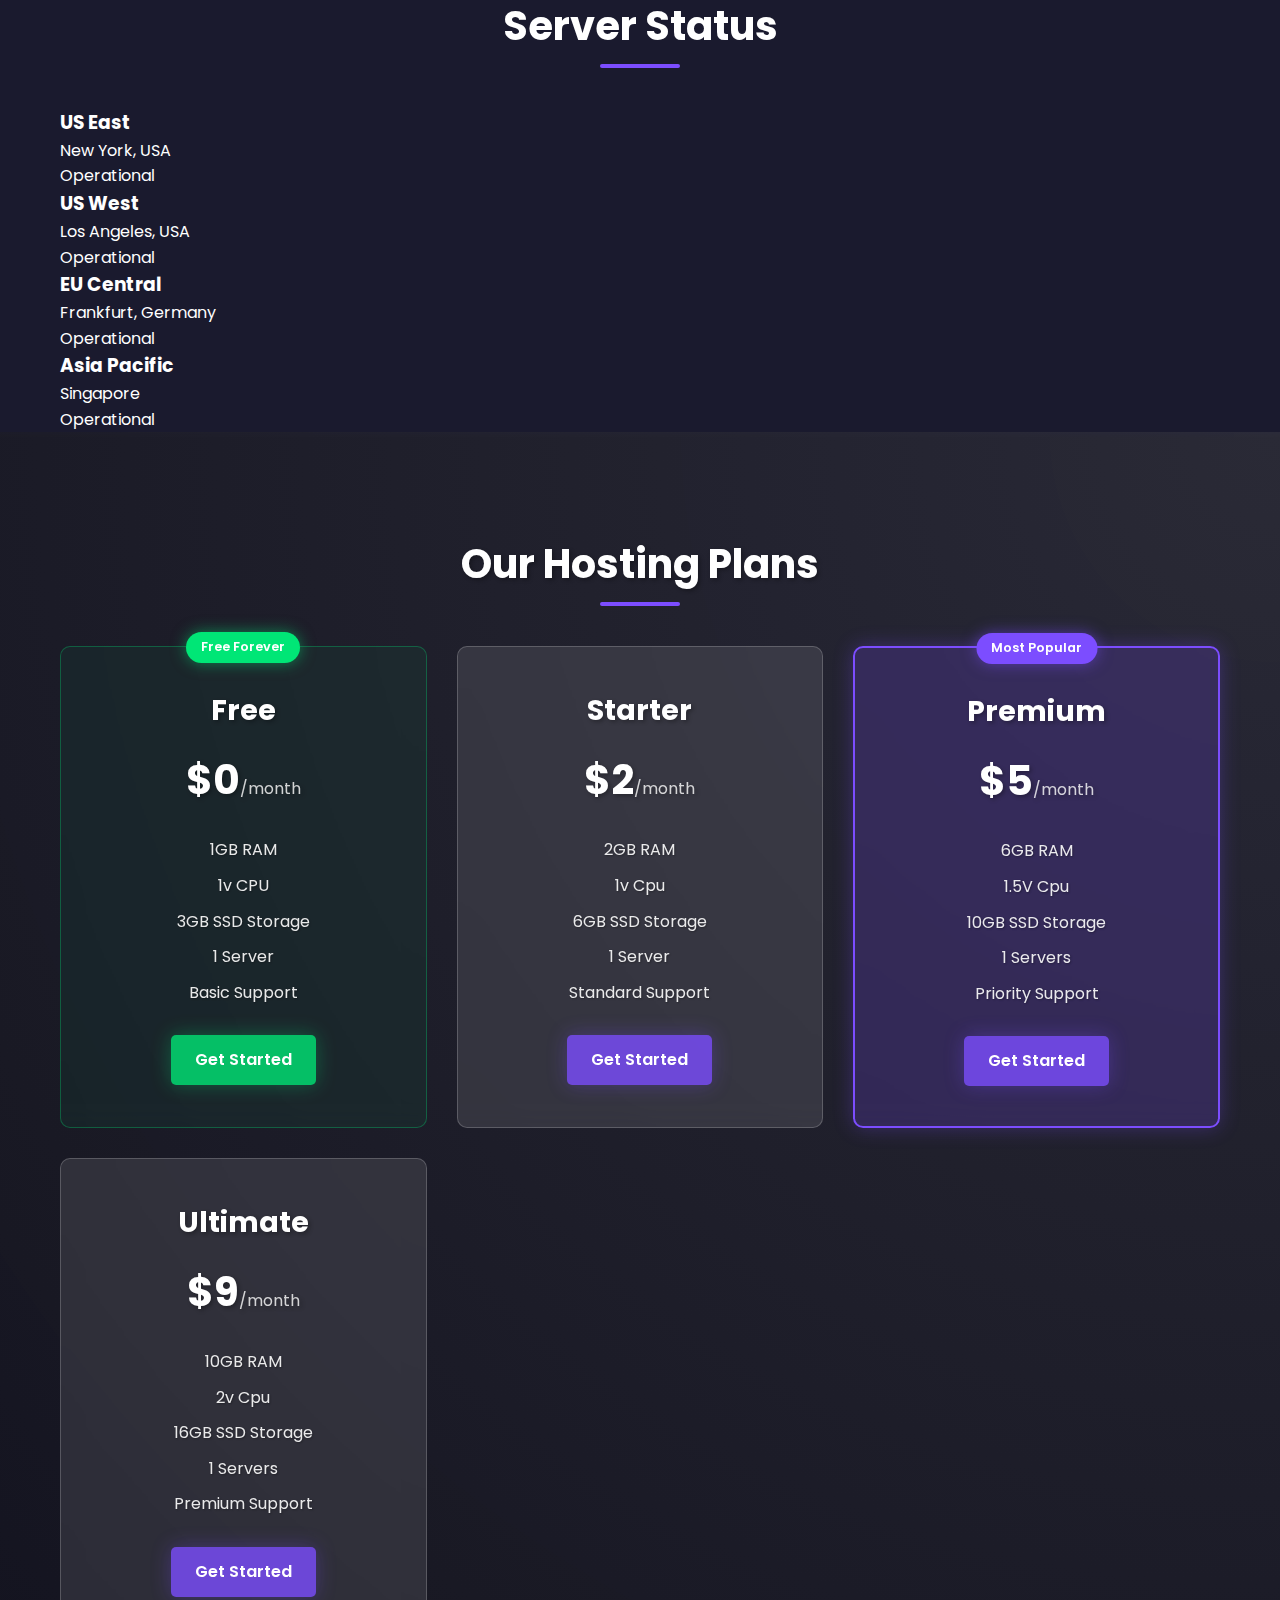
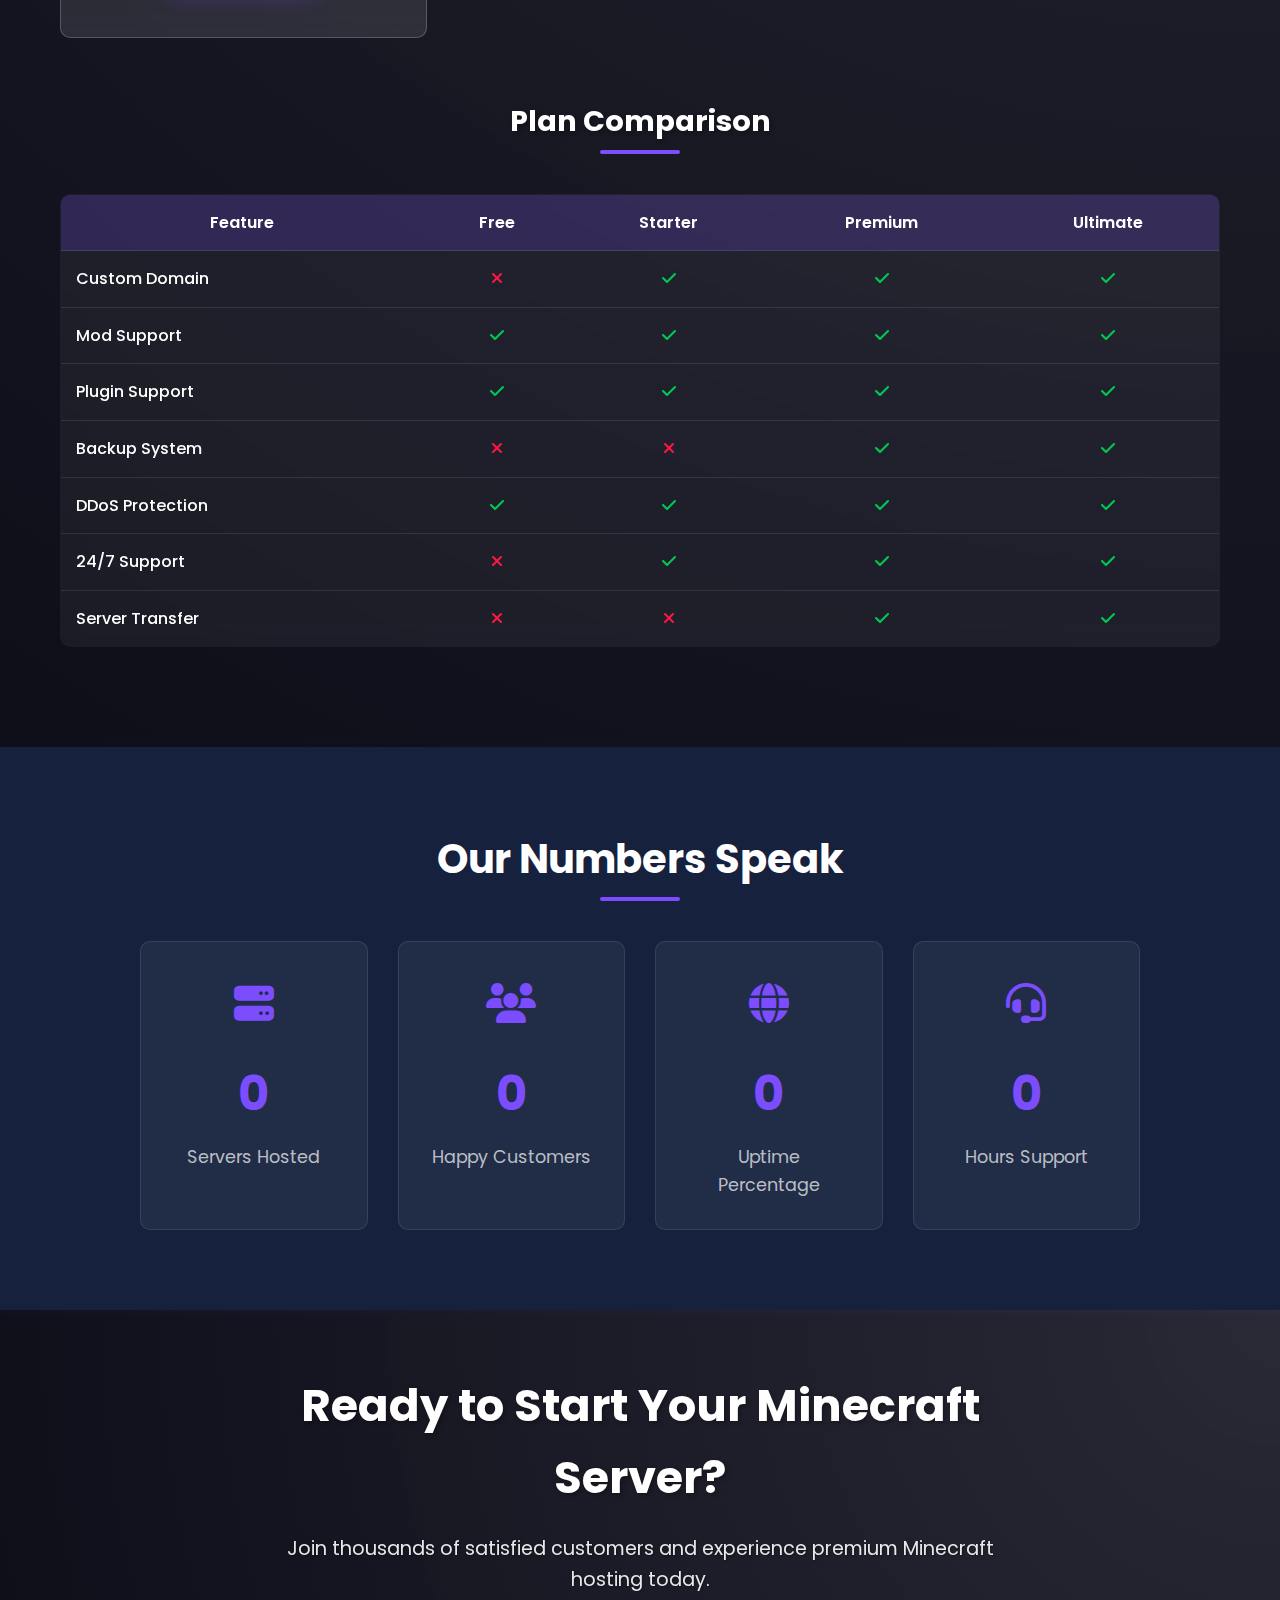
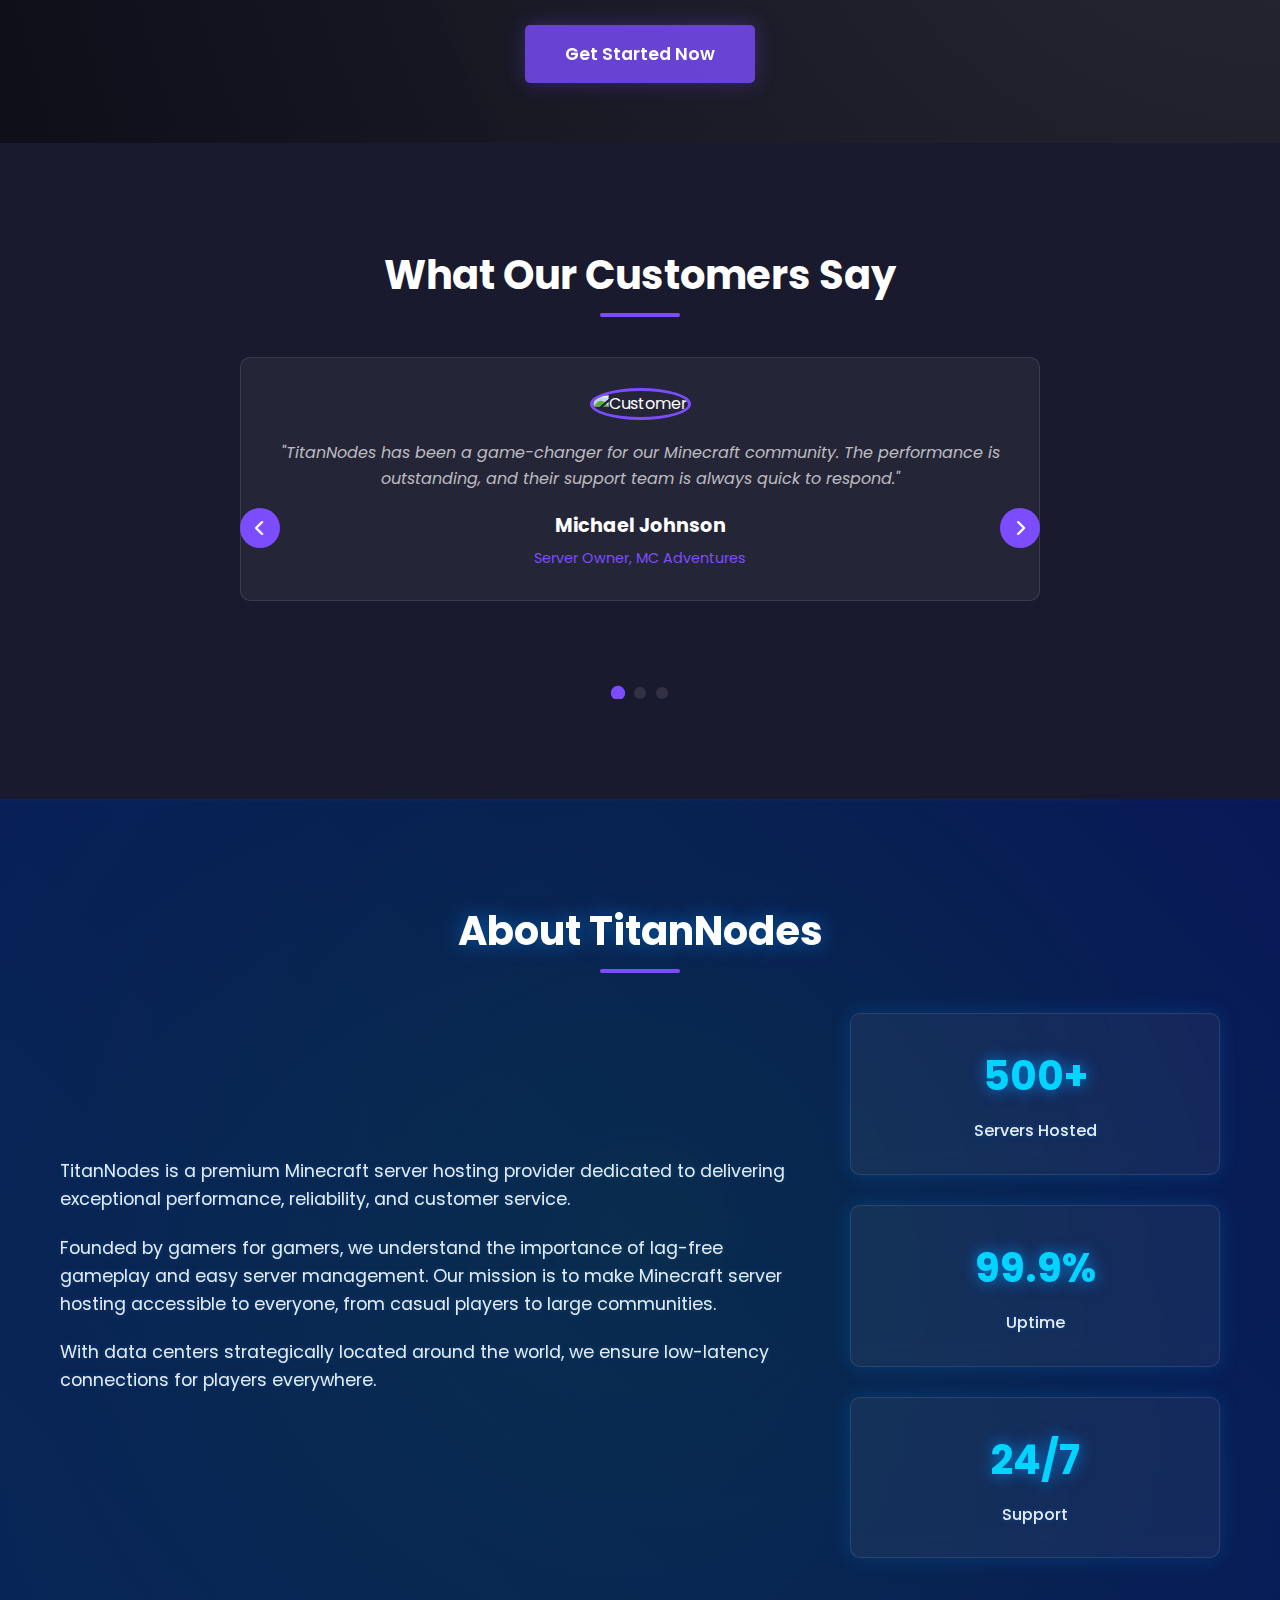
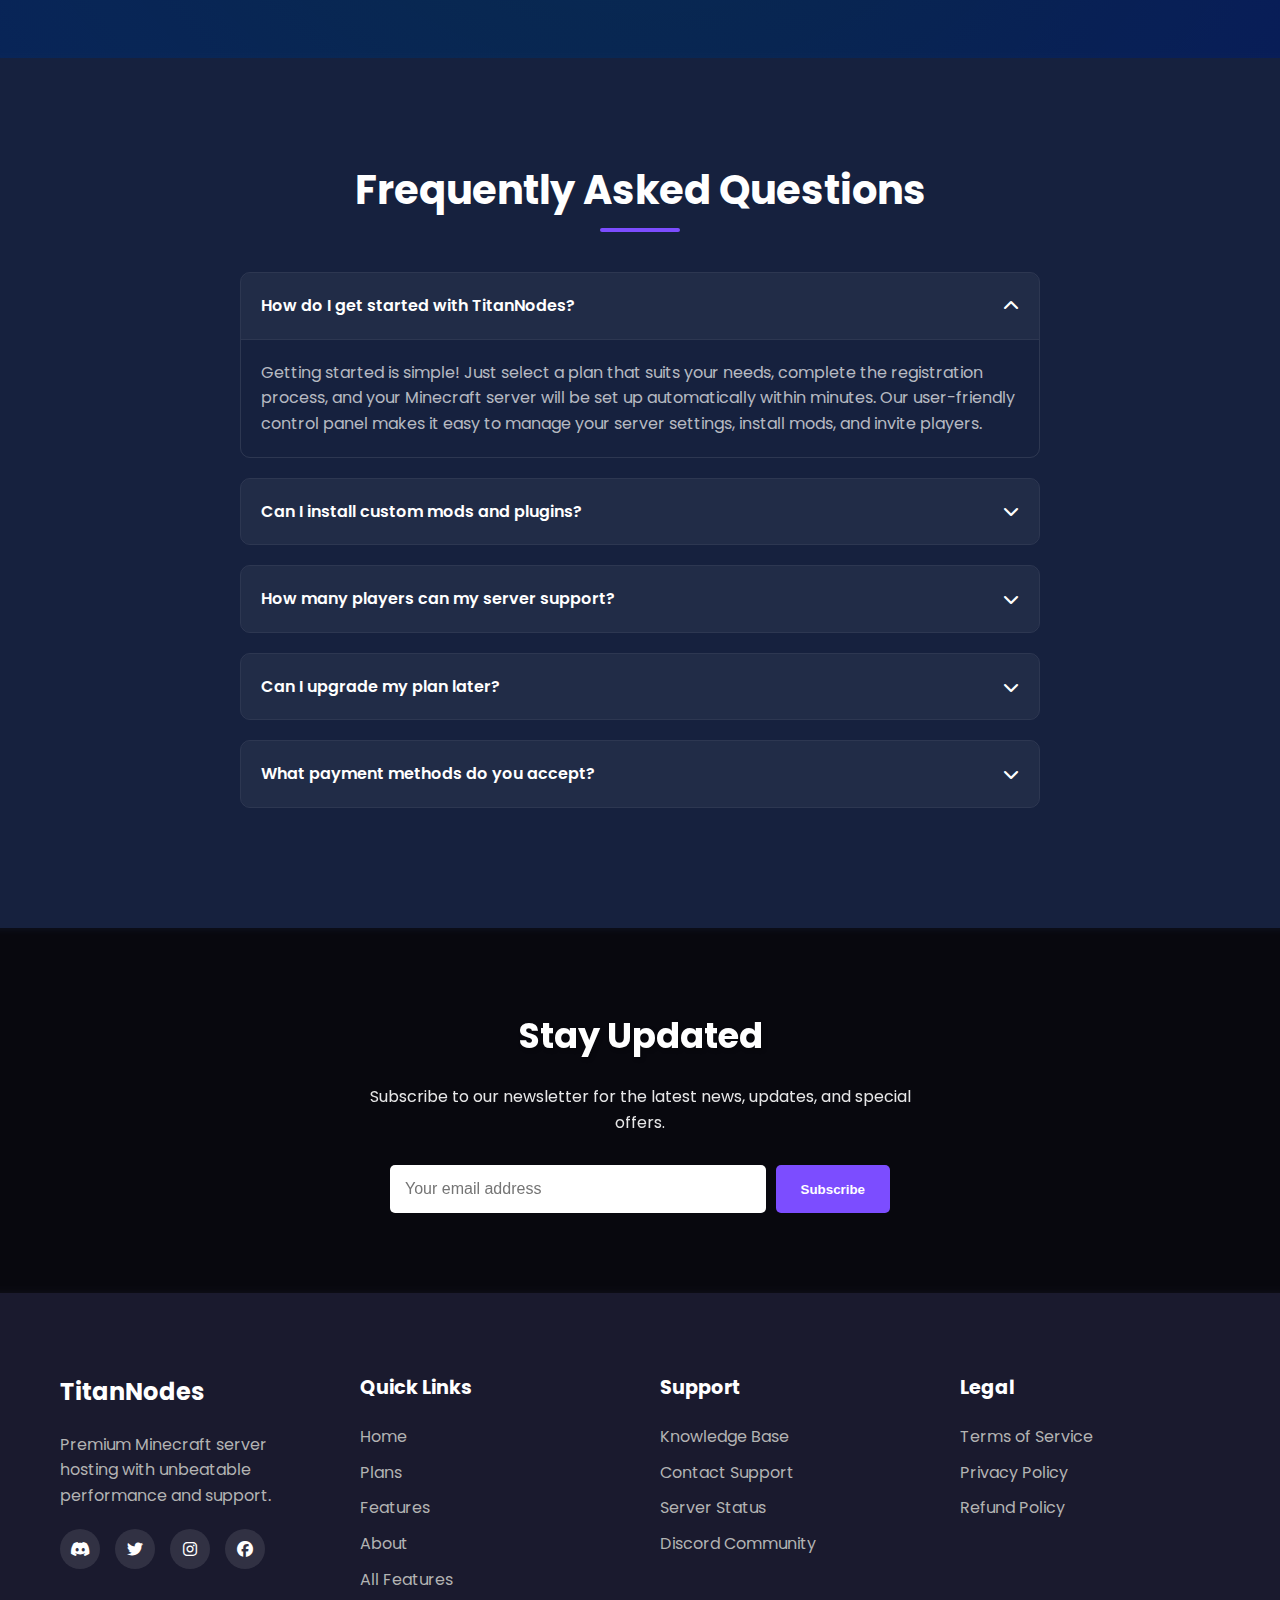
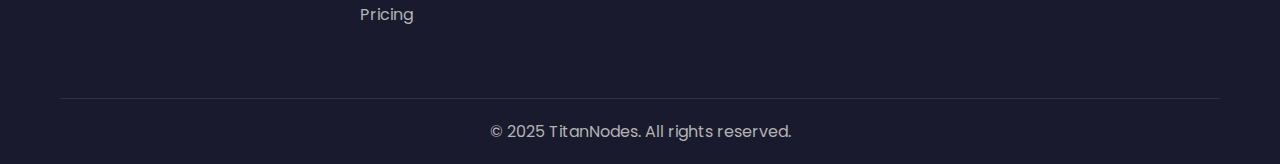
==== commit cc55da13: "new" ====
--- a/index.html
+++ b/index.html
@@ -1,226 +1,498 @@
-<!DOCTYPE html>
-<html lang="en">
-<head>
-    <meta charset="UTF-8">
-    <meta name="viewport" content="width=device-width, initial-scale=1.0">
-    <title>TitanNodes - Premium Minecraft Server Hosting</title>
-    <link rel="stylesheet" href="styles.css">
-    <link rel="stylesheet" href="https://cdnjs.cloudflare.com/ajax/libs/font-awesome/6.4.0/css/all.min.css">
-    <link rel="preconnect" href="https://fonts.googleapis.com">
-    <link rel="preconnect" href="https://fonts.gstatic.com" crossorigin>
-    <link href="https://fonts.googleapis.com/css2?family=Poppins:wght@300;400;500;600;700&display=swap" rel="stylesheet">
-</head>
-<body>
-    <header>
-        <div class="container">
-            <div class="logo">
-                <h1>TitanNodes</h1>
-            </div>
-            <div class="mobile-menu-btn">
-                <i class="fas fa-bars"></i>
-            </div>
-            <nav>
-                <ul>
-                    <li><a href="#home">Home</a></li>
-                    <li><a href="#features">Features</a></li>
-                    <li><a href="#plans">Plans</a></li>
-                    <li><a href="#about">About</a></li>
-                    <li><a href="https://client.titannodes.site/" class="btn btn-primary">Get Started</a></li>
-                </ul>
-            </nav>
-        </div>
-    </header>
-
-    <section id="home" class="hero">
-        <div class="container">
-            <div class="hero-content">
-                <h1>Premium Minecraft Server Hosting</h1>
-                <p>High-performance servers with 99.9% uptime, DDoS protection, and 24/7 support.</p>
-                <div class="hero-buttons">
-                    <a href="#plans" class="btn btn-primary">View Plans</a>
-                    <a href="https://client.titannodes.site/" class="btn btn-secondary">Client Area</a>
-                </div>
-            </div>
-            <div class="hero-image">
-                <img src="images/server-illustration.png" alt="Minecraft Server">
-            </div>
-        </div>
-    </section>
-
-    <section id="features" class="features">
-        <div class="container">
-            <h2 class="section-title">Why Choose TitanNodes?</h2>
-            <div class="features-grid">
-                <div class="feature-card">
-                    <i class="fas fa-server"></i>
-                    <h3>High Performance</h3>
-                    <p>Powered by latest-gen AMD Ryzen and Intel processors with NVMe SSDs for lightning-fast performance.</p>
-                </div>
-                <div class="feature-card">
-                    <i class="fas fa-shield-alt"></i>
-                    <h3>DDoS Protection</h3>
-                    <p>Enterprise-grade protection against DDoS attacks to keep your server online.</p>
-                </div>
-                <div class="feature-card">
-                    <i class="fas fa-headset"></i>
-                    <h3>24/7 Support</h3>
-                    <p>Our expert team is available around the clock to help with any issues.</p>
-                </div>
-                <div class="feature-card">
-                    <i class="fas fa-bolt"></i>
-                    <h3>Instant Setup</h3>
-                    <p>Get your Minecraft server up and running in less than 60 seconds.</p>
-                </div>
-                <div class="feature-card">
-                    <i class="fas fa-globe"></i>
-                    <h3>Global Network</h3>
-                    <p>Servers located worldwide to ensure low latency for your players.</p>
-                </div>
-                <div class="feature-card">
-                    <i class="fas fa-cogs"></i>
-                    <h3>Easy Management</h3>
-                    <p>User-friendly control panel for effortless server management.</p>
-                </div>
-            </div>
-        </div>
-    </section>
-
-    <section id="plans" class="plans">
-        <div class="container">
-            <h2 class="section-title">Our Hosting Plans</h2>
-            <div class="plans-grid">
-                <div class="plan-card">
-                    <div class="free-tag">Free Forever</div>
-                    <h3>Free</h3>
-                    <div class="price">$0<span>/month</span></div>
-                    <ul>
-                        <li>1GB RAM</li>
-                        <li>1v CPU</li>
-                        <li>3GB SSD Storage</li>
-                        <li>1 Server</li>
-                        <li>Basic Support</li>
-                    </ul>
-                    <a href="https://client.titannodes.site/" class="btn btn-primary">Get Started</a>
-                </div>
-                <div class="plan-card">
-                    <h3>Starter</h3>
-                    <div class="price">$2<span>/month</span></div>
-                    <ul>
-                        <li>2GB RAM</li>
-                        <li>1v Cpu</li>
-                        <li>6GB SSD Storage</li>
-                        <li>1 Server</li>
-                    </ul>
-                    <a href="https://discord.gg/titannodes" class="btn btn-primary">Get Started</a>
-                </div>
-                <div class="plan-card featured">
-                    <div class="popular-tag">Most Popular</div>
-                    <h3>Premium</h3>
-                    <div class="price">$5<span>/month</span></div>
-                    <ul>
-                        <li>6GB RAM</li>
-                        <li>1.5V Cpu</li>
-                        <li>10GB SSD Storage</li>
-                        <li>1 Servers</li>
-                    </ul>
-                    <a href="https://discord.gg/titannodes" class="btn btn-primary">Get Started</a>
-                </div>
-                <div class="plan-card">
-                    <h3>Ultimate</h3>
-                    <div class="price">$9<span>/month</span></div>
-                    <ul>
-                        <li>10GB RAM</li>
-                        <li>2v Cpu</li>
-                        <li>16GB SSD Storage</li>
-                        <li>1 Servers</li>
-                    </ul>
-                    <a href="https://discord.gg/titannodes" class="btn btn-primary">Get Started</a>
-                </div>
-            </div>
-        </div>
-    </section>
-
-    <section class="cta">
-        <div class="container">
-            <h2>Ready to Start Your Minecraft Server?</h2>
-            <p>Join thousands of satisfied customers and experience premium Minecraft hosting today.</p>
-            <a href="https://client.titannodes.site/" class="btn btn-primary">Get Started Now</a>
-        </div>
-    </section>
-
-    <section id="about" class="about">
-        <div class="container">
-            <h2 class="section-title">About TitanNodes</h2>
-            <div class="about-content">
-                <div class="about-text">
-                    <p>TitanNodes is a premium Minecraft server hosting provider dedicated to delivering exceptional performance, reliability, and customer service.</p>
-                    <p>Founded by gamers for gamers, we understand the importance of lag-free gameplay and easy server management. Our mission is to make Minecraft server hosting accessible to everyone, from casual players to large communities.</p>
-                    <p>With data centers strategically located around the world, we ensure low-latency connections for players everywhere.</p>
-                </div>
-                <div class="about-stats">
-                    <div class="stat">
-                        <h3>500+</h3>
-                        <p>Servers Hosted</p>
-                    </div>
-                    <div class="stat">
-                        <h3>99.9%</h3>
-                        <p>Uptime</p>
-                    </div>
-                    <div class="stat">
-                        <h3>24/7</h3>
-                        <p>Support</p>
-                    </div>
-                </div>
-            </div>
-        </div>
-    </section>
-
-    <footer>
-        <div class="container">
-            <div class="footer-grid">
-                <div class="footer-col">
-                    <h3>TitanNodes</h3>
-                    <p>Premium Minecraft server hosting with unbeatable performance and support.</p>
-                    <div class="social-icons">
-                        <a href="#"><i class="fab fa-discord"></i></a>
-                        <a href="#"><i class="fab fa-twitter"></i></a>
-                        <a href="#"><i class="fab fa-instagram"></i></a>
-                        <a href="#"><i class="fab fa-facebook"></i></a>
-                    </div>
-                </div>
-                <div class="footer-col">
-                    <h4>Quick Links</h4>
-                    <ul>
-                        <li><a href="#home">Home</a></li>
-                        <li><a href="#plans">Plans</a></li>
-                        <li><a href="#features">Features</a></li>
-                        <li><a href="#about">About</a></li>
-                    </ul>
-                </div>
-                <div class="footer-col">
-                    <h4>Support</h4>
-                    <ul>
-                        <li><a href="#">Knowledge Base</a></li>
-                        <li><a href="#">Contact Support</a></li>
-                        <li><a href="#">Server Status</a></li>
-                        <li><a href="#">Discord Community</a></li>
-                    </ul>
-                </div>
-                <div class="footer-col">
-                    <h4>Legal</h4>
-                    <ul>
-                        <li><a href="#">Terms of Service</a></li>
-                        <li><a href="#">Privacy Policy</a></li>
-                        <li><a href="#">Refund Policy</a></li>
-                    </ul>
-                </div>
-            </div>
-            <div class="footer-bottom">
-                <p>&copy; 2025 TitanNodes. All rights reserved.</p>
-            </div>
-        </div>
-    </footer>
-
-    <script src="script.js"></script>
-</body>
-</html> 
+<!DOCTYPE html>
+<html lang="en">
+<head>
+    <meta charset="UTF-8">
+    <meta name="viewport" content="width=device-width, initial-scale=1.0">
+    <title>TitanNodes - Premium Minecraft Server Hosting</title>
+    <link rel="stylesheet" href="styles.css">
+    <link rel="stylesheet" href="https://cdnjs.cloudflare.com/ajax/libs/font-awesome/6.4.0/css/all.min.css">
+    <link rel="preconnect" href="https://fonts.googleapis.com">
+    <link rel="preconnect" href="https://fonts.gstatic.com" crossorigin>
+    <link href="https://fonts.googleapis.com/css2?family=Poppins:wght@300;400;500;600;700&display=swap" rel="stylesheet">
+</head>
+<body>
+    <header>
+        <div class="container">
+            <div class="logo">
+                <h1>TitanNodes</h1>
+            </div>
+            <div class="mobile-menu-btn">
+                <i class="fas fa-bars"></i>
+            </div>
+            <nav>
+                <ul>
+                    <li><a href="#home">Home</a></li>
+                    <li><a href="#features">Features</a></li>
+                    <li><a href="#plans">Plans</a></li>
+                    <li><a href="#about">About</a></li>
+                    <li><a href="#testimonials">Testimonials</a></li>
+                    <li><a href="#faq">FAQ</a></li>
+                    <li><a href="contact.html">Contact</a></li>
+                    <li><a href="https://billing.titannodes.site/" class="btn btn-primary">Get Started</a></li>
+                </ul>
+            </nav>
+        </div>
+    </header>
+
+    <section id="home" class="hero">
+        <canvas id="particles-canvas"></canvas>
+        <div class="container">
+            <div class="hero-content">
+                <h1>Premium Minecraft Server Hosting</h1>
+                <p>High-performance servers with 99.9% uptime, DDoS protection, and 24/7 support.</p>
+                <div class="hero-buttons">
+                    <a href="#plans" class="btn btn-primary">View Plans</a>
+                    <a href="https://billing.titannodes.site/" class="btn btn-secondary">Client Area</a>
+                </div>
+            </div>
+            <div class="hero-image">
+                <img src="images/server-illustration.png" alt="Minecraft Server">
+            </div>
+        </div>
+    </section>
+
+    <section id="features" class="features">
+        <div class="container">
+            <h2 class="section-title">Why Choose TitanNodes?</h2>
+            <div class="features-grid">
+                <div class="feature-card">
+                    <i class="fas fa-server"></i>
+                    <h3>High Performance</h3>
+                    <p>Powered by latest-gen AMD Ryzen and Intel processors with NVMe SSDs for lightning-fast performance.</p>
+                </div>
+                <div class="feature-card">
+                    <i class="fas fa-shield-alt"></i>
+                    <h3>DDoS Protection</h3>
+                    <p>Enterprise-grade protection against DDoS attacks to keep your server online.</p>
+                </div>
+                <div class="feature-card">
+                    <i class="fas fa-headset"></i>
+                    <h3>24/7 Support</h3>
+                    <p>Our expert team is available around the clock to help with any issues.</p>
+                </div>
+                <div class="feature-card">
+                    <i class="fas fa-bolt"></i>
+                    <h3>Instant Setup</h3>
+                    <p>Get your Minecraft server up and running in less than 60 seconds.</p>
+                </div>
+                <div class="feature-card">
+                    <i class="fas fa-globe"></i>
+                    <h3>Global Network</h3>
+                    <p>Servers located worldwide to ensure low latency for your players.</p>
+                </div>
+                <div class="feature-card">
+                    <i class="fas fa-cogs"></i>
+                    <h3>Easy Management</h3>
+                    <p>User-friendly control panel for effortless server management.</p>
+                </div>
+            </div>
+        </div>
+    </section>
+
+    <section class="server-status-section">
+        <div class="container">
+            <h2 class="section-title">Server Status</h2>
+            <div class="server-status-grid">
+                <div class="server-status-card">
+                    <h3>US East</h3>
+                    <p>New York, USA</p>
+                    <div class="server-status status-up" data-region="us-east">
+                        <span class="status-indicator"></span>
+                        <span class="status-text">Operational</span>
+                    </div>
+                </div>
+                <div class="server-status-card">
+                    <h3>US West</h3>
+                    <p>Los Angeles, USA</p>
+                    <div class="server-status status-up" data-region="us-west">
+                        <span class="status-indicator"></span>
+                        <span class="status-text">Operational</span>
+                    </div>
+                </div>
+                <div class="server-status-card">
+                    <h3>EU Central</h3>
+                    <p>Frankfurt, Germany</p>
+                    <div class="server-status status-up" data-region="eu-central">
+                        <span class="status-indicator"></span>
+                        <span class="status-text">Operational</span>
+                    </div>
+                </div>
+                <div class="server-status-card">
+                    <h3>Asia Pacific</h3>
+                    <p>Singapore</p>
+                    <div class="server-status status-up" data-region="ap-south">
+                        <span class="status-indicator"></span>
+                        <span class="status-text">Operational</span>
+                    </div>
+                </div>
+            </div>
+        </div>
+    </section>
+
+    <section id="plans" class="plans">
+        <div class="container">
+            <h2 class="section-title">Our Hosting Plans</h2>
+            <div class="plans-grid">
+                <div class="plan-card">
+                    <div class="free-tag">Free Forever</div>
+                    <h3>Free</h3>
+                    <div class="price">$0<span>/month</span></div>
+                    <ul>
+                        <li>1GB RAM</li>
+                        <li>1v CPU</li>
+                        <li>3GB SSD Storage</li>
+                        <li>1 Server</li>
+                        <li>Basic Support</li>
+                    </ul>
+                    <a href="https://billing.titannodes.site/" class="btn btn-primary">Get Started</a>
+                </div>
+                <div class="plan-card">
+                    <h3>Starter</h3>
+                    <div class="price">$2<span>/month</span></div>
+                    <ul>
+                        <li>2GB RAM</li>
+                        <li>1v Cpu</li>
+                        <li>6GB SSD Storage</li>
+                        <li>1 Server</li>
+                        <li>Standard Support</li>
+                    </ul>
+                    <a href="https://discord.gg/titannodes" class="btn btn-primary">Get Started</a>
+                </div>
+                <div class="plan-card featured">
+                    <div class="popular-tag">Most Popular</div>
+                    <h3>Premium</h3>
+                    <div class="price">$5<span>/month</span></div>
+                    <ul>
+                        <li>6GB RAM</li>
+                        <li>1.5V Cpu</li>
+                        <li>10GB SSD Storage</li>
+                        <li>1 Servers</li>
+                        <li>Priority Support</li>
+                    </ul>
+                    <a href="https://discord.gg/titannodes" class="btn btn-primary">Get Started</a>
+                </div>
+                <div class="plan-card">
+                    <h3>Ultimate</h3>
+                    <div class="price">$9<span>/month</span></div>
+                    <ul>
+                        <li>10GB RAM</li>
+                        <li>2v Cpu</li>
+                        <li>16GB SSD Storage</li>
+                        <li>1 Servers</li>
+                        <li>Premium Support</li>
+                    </ul>
+                    <a href="https://discord.gg/titannodes" class="btn btn-primary">Get Started</a>
+                </div>
+            </div>
+            
+            <div class="plan-comparison">
+                <h3 class="section-title" style="font-size: 1.8rem;">Plan Comparison</h3>
+                <table class="comparison-table">
+                    <thead>
+                        <tr>
+                            <th>Feature</th>
+                            <th>Free</th>
+                            <th>Starter</th>
+                            <th>Premium</th>
+                            <th>Ultimate</th>
+                        </tr>
+                    </thead>
+                    <tbody>
+                        <tr>
+                            <td class="feature-name">Custom Domain</td>
+                            <td><i class="fas fa-times times"></i></td>
+                            <td><i class="fas fa-check check"></i></td>
+                            <td><i class="fas fa-check check"></i></td>
+                            <td><i class="fas fa-check check"></i></td>
+                        </tr>
+                        <tr>
+                            <td class="feature-name">Mod Support</td>
+                            <td><i class="fas fa-check check"></i></td>
+                            <td><i class="fas fa-check check"></i></td>
+                            <td><i class="fas fa-check check"></i></td>
+                            <td><i class="fas fa-check check"></i></td>
+                        </tr>
+                        <tr>
+                            <td class="feature-name">Plugin Support</td>
+                            <td><i class="fas fa-check check"></i></td>
+                            <td><i class="fas fa-check check"></i></td>
+                            <td><i class="fas fa-check check"></i></td>
+                            <td><i class="fas fa-check check"></i></td>
+                        </tr>
+                        <tr>
+                            <td class="feature-name">Backup System</td>
+                            <td><i class="fas fa-times times"></i></td>
+                            <td><i class="fas fa-times times"></i></td>
+                            <td><i class="fas fa-check check"></i></td>
+                            <td><i class="fas fa-check check"></i></td>
+                        </tr>
+                        <tr>
+                            <td class="feature-name">DDoS Protection</td>
+                            <td><i class="fas fa-check check"></i></td>
+                            <td><i class="fas fa-check check"></i></td>
+                            <td><i class="fas fa-check check"></i></td>
+                            <td><i class="fas fa-check check"></i></td>
+                        </tr>
+                        <tr>
+                            <td class="feature-name">24/7 Support</td>
+                            <td><i class="fas fa-times times"></i></td>
+                            <td><i class="fas fa-check check"></i></td>
+                            <td><i class="fas fa-check check"></i></td>
+                            <td><i class="fas fa-check check"></i></td>
+                        </tr>
+                        <tr>
+                            <td class="feature-name">Server Transfer</td>
+                            <td><i class="fas fa-times times"></i></td>
+                            <td><i class="fas fa-times times"></i></td>
+                            <td><i class="fas fa-check check"></i></td>
+                            <td><i class="fas fa-check check"></i></td>
+                        </tr>
+                    </tbody>
+                </table>
+            </div>
+        </div>
+    </section>
+
+    <section class="stats-section">
+        <div class="container">
+            <h2 class="section-title">Our Numbers Speak</h2>
+            <div class="stats-grid">
+                <div class="counter-box">
+                    <div class="counter-icon">
+                        <i class="fas fa-server"></i>
+                    </div>
+                    <div class="counter-value" data-target="1500">0</div>
+                    <div class="counter-label">Servers Hosted</div>
+                </div>
+                <div class="counter-box">
+                    <div class="counter-icon">
+                        <i class="fas fa-users"></i>
+                    </div>
+                    <div class="counter-value" data-target="10000">0</div>
+                    <div class="counter-label">Happy Customers</div>
+                </div>
+                <div class="counter-box">
+                    <div class="counter-icon">
+                        <i class="fas fa-globe"></i>
+                    </div>
+                    <div class="counter-value" data-target="99.9">0</div>
+                    <div class="counter-label">Uptime Percentage</div>
+                </div>
+                <div class="counter-box">
+                    <div class="counter-icon">
+                        <i class="fas fa-headset"></i>
+                    </div>
+                    <div class="counter-value" data-target="24">0</div>
+                    <div class="counter-label">Hours Support</div>
+                </div>
+            </div>
+        </div>
+    </section>
+
+    <section class="cta">
+        <div class="container">
+            <h2>Ready to Start Your Minecraft Server?</h2>
+            <p>Join thousands of satisfied customers and experience premium Minecraft hosting today.</p>
+            <a href="https://billing.titannodes.site/" class="btn btn-primary">Get Started Now</a>
+        </div>
+    </section>
+
+    <section id="testimonials" class="testimonials">
+        <div class="container">
+            <h2 class="section-title">What Our Customers Say</h2>
+            <div class="testimonial-slider">
+                <div class="testimonial-container">
+                    <div class="testimonial-item">
+                        <img src="https://randomuser.me/api/portraits/men/32.jpg" alt="Customer">
+                        <p>"TitanNodes has been a game-changer for our Minecraft community. The performance is outstanding, and their support team is always quick to respond."</p>
+                        <h4>Michael Johnson</h4>
+                        <div class="client-role">Server Owner, MC Adventures</div>
+                    </div>
+                    <div class="testimonial-item">
+                        <img src="https://randomuser.me/api/portraits/women/44.jpg" alt="Customer">
+                        <p>"I've tried several hosting providers, but TitanNodes offers the best value for money. The server runs smoothly even with 50+ players online."</p>
+                        <h4>Sarah Williams</h4>
+                        <div class="client-role">Community Manager, CraftWorld</div>
+                    </div>
+                    <div class="testimonial-item">
+                        <img src="https://randomuser.me/api/portraits/men/67.jpg" alt="Customer">
+                        <p>"Setting up mods was a breeze with TitanNodes. Their one-click installer saved me hours of configuration time. Highly recommended!"</p>
+                        <h4>David Chen</h4>
+                        <div class="client-role">Modpack Creator</div>
+                    </div>
+                </div>
+                <div class="slider-arrows">
+                    <div class="slider-prev">
+                        <i class="fas fa-chevron-left"></i>
+                    </div>
+                    <div class="slider-next">
+                        <i class="fas fa-chevron-right"></i>
+                    </div>
+                </div>
+                <div class="slider-controls">
+                    <div class="slider-dots">
+                        <div class="slider-dot active"></div>
+                        <div class="slider-dot"></div>
+                        <div class="slider-dot"></div>
+                    </div>
+                </div>
+            </div>
+        </div>
+    </section>
+
+    <section id="about" class="about">
+        <div class="container">
+            <h2 class="section-title">About TitanNodes</h2>
+            <div class="about-content">
+                <div class="about-text">
+                    <p>TitanNodes is a premium Minecraft server hosting provider dedicated to delivering exceptional performance, reliability, and customer service.</p>
+                    <p>Founded by gamers for gamers, we understand the importance of lag-free gameplay and easy server management. Our mission is to make Minecraft server hosting accessible to everyone, from casual players to large communities.</p>
+                    <p>With data centers strategically located around the world, we ensure low-latency connections for players everywhere.</p>
+                </div>
+                <div class="about-stats">
+                    <div class="stat">
+                        <h3>500+</h3>
+                        <p>Servers Hosted</p>
+                    </div>
+                    <div class="stat">
+                        <h3>99.9%</h3>
+                        <p>Uptime</p>
+                    </div>
+                    <div class="stat">
+                        <h3>24/7</h3>
+                        <p>Support</p>
+                    </div>
+                </div>
+            </div>
+        </div>
+    </section>
+
+    <section id="faq" class="faq-section">
+        <div class="container">
+            <h2 class="section-title">Frequently Asked Questions</h2>
+            <div class="faq-container">
+                <div class="faq-item active">
+                    <div class="faq-question">
+                        <span>How do I get started with TitanNodes?</span>
+                        <i class="fas fa-chevron-down"></i>
+                    </div>
+                    <div class="faq-answer">
+                        <p>Getting started is simple! Just select a plan that suits your needs, complete the registration process, and your Minecraft server will be set up automatically within minutes. Our user-friendly control panel makes it easy to manage your server settings, install mods, and invite players.</p>
+                    </div>
+                </div>
+                <div class="faq-item">
+                    <div class="faq-question">
+                        <span>Can I install custom mods and plugins?</span>
+                        <i class="fas fa-chevron-down"></i>
+                    </div>
+                    <div class="faq-answer">
+                        <p>All our plans support custom mods and plugins. You can easily upload and install them through our control panel, or use our one-click installer for popular modpacks like FTB, Tekkit, and more. If you need help with installation, our support team is always ready to assist.</p>
+                    </div>
+                </div>
+                <div class="faq-item">
+                    <div class="faq-question">
+                        <span>How many players can my server support?</span>
+                        <i class="fas fa-chevron-down"></i>
+                    </div>
+                    <div class="faq-answer">
+                        <p>The number of players your server can support depends on the plan you choose and the mods/plugins you install. As a general guideline: Free plan supports 5-10 players, Starter plan supports 10-20 players, Premium plan supports 20-40 players, and Ultimate plan supports 40-60 players. For larger communities, please contact us for custom solutions.</p>
+                    </div>
+                </div>
+                <div class="faq-item">
+                    <div class="faq-question">
+                        <span>Can I upgrade my plan later?</span>
+                        <i class="fas fa-chevron-down"></i>
+                    </div>
+                    <div class="faq-answer">
+                        <p>Yes, you can upgrade your plan at any time through your client area. The upgrade process is seamless and doesn't cause any downtime for your server. We'll automatically transfer all your data and settings to the new plan. You'll only be charged the prorated difference between your current plan and the new one.</p>
+                    </div>
+                </div>
+                <div class="faq-item">
+                    <div class="faq-question">
+                        <span>What payment methods do you accept?</span>
+                        <i class="fas fa-chevron-down"></i>
+                    </div>
+                    <div class="faq-answer">
+                        <p>We accept various payment methods including credit/debit cards (Visa, MasterCard, American Express), PayPal, and cryptocurrency (Bitcoin, Ethereum). All transactions are secure and encrypted. We offer monthly billing with the option to save by paying quarterly or annually.</p>
+                    </div>
+                </div>
+            </div>
+        </div>
+    </section>
+
+    <section class="newsletter-section">
+        <div class="container">
+            <h2>Stay Updated</h2>
+            <p>Subscribe to our newsletter for the latest news, updates, and special offers.</p>
+            <form id="newsletter-form" class="newsletter-form">
+                <input type="email" placeholder="Your email address" required>
+                <button type="submit">Subscribe</button>
+            </form>
+        </div>
+    </section>
+
+    <footer>
+        <div class="container">
+            <div class="footer-grid">
+                <div class="footer-col">
+                    <h3>TitanNodes</h3>
+                    <p>Premium Minecraft server hosting with unbeatable performance and support.</p>
+                    <div class="social-icons">
+                        <a href="https://discord.gg/titannodes"><i class="fab fa-discord"></i></a>
+                        <a href="#"><i class="fab fa-twitter"></i></a>
+                        <a href="#"><i class="fab fa-instagram"></i></a>
+                        <a href="#"><i class="fab fa-facebook"></i></a>
+                    </div>
+                </div>
+                <div class="footer-col">
+                    <h4>Quick Links</h4>
+                    <ul>
+                        <li><a href="#home">Home</a></li>
+                        <li><a href="#plans">Plans</a></li>
+                        <li><a href="#features">Features</a></li>
+                        <li><a href="#about">About</a></li>
+                        <li><a href="features.html">All Features</a></li>
+                        <li><a href="pricing.html">Pricing</a></li>
+                    </ul>
+                </div>
+                <div class="footer-col">
+                    <h4>Support</h4>
+                    <ul>
+                        <li><a href="knowledge-base.html">Knowledge Base</a></li>
+                        <li><a href="contact.html">Contact Support</a></li>
+                        <li><a href="#">Server Status</a></li>
+                        <li><a href="https://discord.gg/titannodes">Discord Community</a></li>
+                    </ul>
+                </div>
+                <div class="footer-col">
+                    <h4>Legal</h4>
+                    <ul>
+                        <li><a href="https://www.titannodes.site/tos">Terms of Service</a></li>
+                        <li><a href="https://www.titannodes.site/privacy">Privacy Policy</a></li>
+                        <li><a href="https://www.titannodes.site/refund">Refund Policy</a></li>
+                    </ul>
+                </div>
+            </div>
+            <div class="footer-bottom">
+                <p>&copy; 2025 TitanNodes. All rights reserved.</p>
+            </div>
+        </div>
+    </footer>
+
+    <div id="theme-toggle" class="theme-toggle">
+        <i class="fas fa-moon"></i>
+    </div>
+
+    <div class="cookie-banner">
+        <div class="cookie-text">
+            <h4>We use cookies</h4>
+            <p>This website uses cookies to ensure you get the best experience on our website.</p>
+        </div>
+        <button class="accept-cookies">Accept Cookies</button>
+    </div>
+
+    <script src="particles.js"></script>
+    <script src="script.js"></script>
+</body>
+</html>
+
--- a/styles.css
+++ b/styles.css
@@ -1,953 +1,1869 @@
-:root {
-    --primary-color: #7c4dff;
-    --primary-dark: #5e35b1;
-    --secondary-color: #00e676;
-    --dark-color: #1a1a2e;
-    --light-color: #f5f5f5;
-    --gray-color: #8d8d8d;
-    --success-color: #00c853;
-    --danger-color: #ff1744;
-}
-
-* {
-    margin: 0;
-    padding: 0;
-    box-sizing: border-box;
-}
-
-body {
-    font-family: 'Poppins', sans-serif;
-    line-height: 1.6;
-    color: #333;
-    background-color: transparent;
-}
-
-.container {
-    max-width: 1200px;
-    margin: 0 auto;
-    padding: 0 20px;
-}
-
-a {
-    text-decoration: none;
-    color: inherit;
-}
-
-ul {
-    list-style: none;
-}
-
-img {
-    max-width: 100%;
-}
-
-.btn {
-    display: inline-block;
-    padding: 12px 24px;
-    border-radius: 5px;
-    font-weight: 600;
-    transition: all 0.3s ease;
-    cursor: pointer;
-}
-
-.btn-primary {
-    background-color: var(--primary-color);
-    color: white;
-}
-
-.btn-primary:hover {
-    background-color: var(--primary-dark);
-    transform: translateY(-2px);
-}
-
-.btn-secondary {
-    background-color: transparent;
-    color: var(--primary-color);
-    border: 2px solid var(--primary-color);
-}
-
-.btn-secondary:hover {
-    background-color: rgba(124, 77, 255, 0.1);
-    transform: translateY(-2px);
-}
-
-.section-title {
-    text-align: center;
-    margin-bottom: 50px;
-    font-size: 2.5rem;
-    color: var(--dark-color);
-    position: relative;
-}
-
-.section-title::after {
-    content: '';
-    position: absolute;
-    bottom: -10px;
-    left: 50%;
-    transform: translateX(-50%);
-    width: 80px;
-    height: 4px;
-    background-color: var(--primary-color);
-    border-radius: 2px;
-}
-
-/* Header - Blended with hero */
-header {
-    background: linear-gradient(
-        to bottom,
-        rgba(0, 0, 0, 0.3) 0%,
-        rgba(0, 0, 0, 0.2) 100%
-    );
-    backdrop-filter: blur(8px);
-    -webkit-backdrop-filter: blur(8px);
-    box-shadow: none;
-    border-bottom: 1px solid rgba(255, 255, 255, 0.1);
-    position: sticky;
-    top: 0;
-    z-index: 100;
-}
-
-header .container {
-    display: flex;
-    justify-content: space-between;
-    align-items: center;
-    padding: 20px;
-}
-
-.logo h1 {
-    font-size: 1.8rem;
-    color: white;
-    text-shadow: 0 0 15px rgba(0, 149, 255, 0.5),
-                 2px 2px 4px rgba(0, 0, 0, 0.3);
-    font-weight: 700;
-}
-
-nav ul {
-    display: flex;
-    gap: 30px;
-    align-items: center;
-}
-
-nav ul li a {
-    color: rgba(255, 255, 255, 0.9);
-    font-weight: 500;
-    transition: all 0.3s ease;
-    text-shadow: 1px 1px 2px rgba(0, 0, 0, 0.3);
-}
-
-nav ul li a:hover {
-    color: #00d4ff;
-    text-shadow: 0 0 10px rgba(0, 212, 255, 0.5);
-}
-
-.mobile-menu-btn {
-    display: none;
-    font-size: 1.5rem;
-    color: white;
-    cursor: pointer;
-    z-index: 100;
-}
-
-/* Hero Section - Adjusted size */
-.hero {
-    margin-top: -80px; /* Offset the header height */
-    padding-top: 180px; /* Add extra padding to account for the header */
-    padding-bottom: 100px;
-    background: linear-gradient(rgba(0, 0, 0, 0.3), rgba(0, 0, 0, 0.3)), url('images/minecraft-forest.jpg');
-    background-size: cover;
-    background-position: center;
-    position: relative;
-    overflow: hidden;
-    color: white;
-    min-height: auto;
-    display: flex;
-    align-items: center;
-}
-
-.hero::before {
-    content: '';
-    position: absolute;
-    top: 0;
-    left: 0;
-    width: 100%;
-    height: 100%;
-    backdrop-filter: blur(3px);
-    -webkit-backdrop-filter: blur(3px);
-    background: radial-gradient(
-        circle at top right,
-        rgba(255, 255, 255, 0.1) 0%,
-        rgba(0, 0, 0, 0.2) 100%
-    );
-    z-index: 0;
-}
-
-.hero .container {
-    display: flex;
-    align-items: center;
-    justify-content: space-between;
-    position: relative;
-    z-index: 1;
-    gap: 50px;
-}
-
-.hero-content {
-    flex: 1;
-    max-width: 600px;  /* Reduced from 650px */
-    padding-left: 0;   /* Removed left padding */
-}
-
-.hero-content h1 {
-    font-size: 3.5rem;  /* Reduced from 4.5rem */
-    margin-bottom: 20px;
-    color: white;
-    text-shadow: 2px 2px 4px rgba(0, 0, 0, 0.3);
-    line-height: 1.2;  /* Adjusted from 1.1 */
-    font-weight: 700;  /* Reduced from 800 */
-}
-
-.hero-content p {
-    font-size: 1.2rem;  /* Reduced from 1.4rem */
-    margin-bottom: 30px;  /* Reduced from 40px */
-    color: rgba(255, 255, 255, 0.95);
-    text-shadow: 1px 1px 2px rgba(0, 0, 0, 0.3);
-    max-width: 500px;  /* Reduced from 550px */
-}
-
-.hero-buttons {
-    display: flex;
-    gap: 15px;  /* Reduced from 20px */
-}
-
-.hero-buttons .btn {
-    padding: 12px 24px;  /* Reduced from 15px 35px */
-    font-size: 1rem;    /* Reduced from 1.1rem */
-    border-radius: 5px;  /* Reduced from 8px */
-}
-
-.btn-primary {
-    background-color: #7c4dff;
-    border: none;
-    box-shadow: 0 4px 15px rgba(124, 77, 255, 0.3);
-}
-
-.btn-secondary {
-    background-color: rgba(255, 255, 255, 0.1);
-    backdrop-filter: blur(10px);
-    -webkit-backdrop-filter: blur(10px);
-    border: 1px solid rgba(255, 255, 255, 0.2);
-    color: white;
-}
-
-.btn-secondary:hover {
-    background-color: rgba(255, 255, 255, 0.2);
-    border-color: rgba(255, 255, 255, 0.3);
-    transform: translateY(-2px);
-}
-
-.hero-image {
-    flex: 1;
-    display: flex;
-    justify-content: flex-end;
-    max-width: 500px;
-}
-
-/* Features Section */
-.features {
-    padding: 100px 0;
-    background: linear-gradient(rgba(0, 0, 0, 0.5), rgba(0, 0, 0, 0.5)), url('images/server-room.jpg');
-    background-size: cover;
-    background-position: center;
-    position: relative;
-    overflow: hidden;
-    color: white;
-}
-
-.features::before {
-    content: '';
-    position: absolute;
-    top: 0;
-    left: 0;
-    width: 100%;
-    height: 100%;
-    backdrop-filter: blur(2px);
-    -webkit-backdrop-filter: blur(2px);
-    background: radial-gradient(
-        circle at center,
-        rgba(0, 149, 255, 0.15) 0%,
-        rgba(0, 34, 255, 0.2) 100%
-    );
-    z-index: 0;
-}
-
-.features::after {
-    content: '';
-    position: absolute;
-    top: 0;
-    left: 0;
-    width: 100%;
-    height: 100%;
-    background: linear-gradient(
-        45deg,
-        rgba(0, 212, 255, 0.1) 0%,
-        rgba(0, 89, 255, 0.1) 100%
-    );
-    z-index: 1;
-}
-
-.features .container {
-    position: relative;
-    z-index: 2;
-}
-
-.features .section-title {
-    color: white;
-    text-shadow: 0 0 20px rgba(0, 149, 255, 0.5);
-}
-
-.features-grid {
-    display: grid;
-    grid-template-columns: repeat(auto-fit, minmax(300px, 1fr));
-    gap: 30px;
-}
-
-.feature-card {
-    background-color: rgba(255, 255, 255, 0.05);
-    backdrop-filter: blur(10px);
-    -webkit-backdrop-filter: blur(10px);
-    border: 1px solid rgba(255, 255, 255, 0.1);
-    border-radius: 10px;
-    padding: 30px;
-    text-align: center;
-    transition: all 0.3s ease;
-    box-shadow: 0 0 20px rgba(0, 149, 255, 0.2);
-}
-
-.feature-card:hover {
-    transform: translateY(-10px);
-    background-color: rgba(255, 255, 255, 0.1);
-    border-color: rgba(0, 149, 255, 0.3);
-    box-shadow: 0 0 30px rgba(0, 149, 255, 0.3);
-}
-
-.feature-card i {
-    font-size: 3rem;
-    color: #00d4ff;
-    margin-bottom: 20px;
-    text-shadow: 0 0 15px rgba(0, 149, 255, 0.8);
-}
-
-.feature-card h3 {
-    font-size: 1.5rem;
-    margin-bottom: 15px;
-    color: white;
-    text-shadow: 0 0 10px rgba(0, 149, 255, 0.5);
-}
-
-.feature-card p {
-    color: rgba(255, 255, 255, 0.9);
-    text-shadow: 0 0 5px rgba(0, 149, 255, 0.3);
-}
-
-/* Plans Section */
-.plans {
-    padding: 100px 0;
-    background: linear-gradient(rgba(0, 0, 0, 0.3), rgba(0, 0, 0, 0.3)), url('images/minecraft-forest.jpg');
-    background-size: cover;
-    background-position: center;
-    position: relative;
-    overflow: hidden;
-    color: white;
-}
-
-.plans::before {
-    content: '';
-    position: absolute;
-    top: 0;
-    left: 0;
-    width: 100%;
-    height: 100%;
-    backdrop-filter: blur(3px);
-    -webkit-backdrop-filter: blur(3px);
-    background: radial-gradient(
-        circle at top right,
-        rgba(255, 255, 255, 0.1) 0%,
-        rgba(0, 0, 0, 0.2) 100%
-    );
-    z-index: 0;
-}
-
-.plans .container {
-    position: relative;
-    z-index: 1;
-}
-
-.plans .section-title {
-    color: white;
-    text-shadow: 2px 2px 4px rgba(0, 0, 0, 0.3);
-}
-
-.plans-grid {
-    display: grid;
-    grid-template-columns: repeat(auto-fit, minmax(300px, 1fr));
-    gap: 30px;
-}
-
-.plan-card {
-    background-color: rgba(255, 255, 255, 0.1);
-    backdrop-filter: blur(10px);
-    -webkit-backdrop-filter: blur(10px);
-    border: 1px solid rgba(255, 255, 255, 0.2);
-    border-radius: 10px;
-    padding: 40px 30px;
-    text-align: center;
-    transition: transform 0.3s ease;
-    position: relative;
-}
-
-.plan-card:hover {
-    transform: translateY(-10px);
-    background-color: rgba(255, 255, 255, 0.2);
-    border-color: rgba(255, 255, 255, 0.3);
-}
-
-.plan-card.featured {
-    background-color: rgba(124, 77, 255, 0.2);
-    border: 2px solid var(--primary-color);
-    box-shadow: 0 0 20px rgba(124, 77, 255, 0.3);
-}
-
-.plan-card.featured:hover {
-    transform: translateY(-10px);
-    background-color: rgba(124, 77, 255, 0.3);
-}
-
-.popular-tag {
-    position: absolute;
-    top: -15px;
-    left: 50%;
-    transform: translateX(-50%);
-    background-color: var(--primary-color);
-    color: white;
-    padding: 5px 15px;
-    border-radius: 20px;
-    font-size: 0.8rem;
-    font-weight: 600;
-    box-shadow: 0 0 15px rgba(124, 77, 255, 0.5);
-}
-
-.plan-card h3 {
-    font-size: 1.8rem;
-    margin-bottom: 15px;
-    color: white;
-    text-shadow: 2px 2px 4px rgba(0, 0, 0, 0.3);
-}
-
-.price {
-    font-size: 2.5rem;
-    font-weight: 700;
-    color: white;
-    margin-bottom: 25px;
-    text-shadow: 2px 2px 4px rgba(0, 0, 0, 0.3);
-}
-
-.price span {
-    font-size: 1rem;
-    font-weight: 400;
-    color: rgba(255, 255, 255, 0.8);
-}
-
-.plan-card ul {
-    margin-bottom: 30px;
-}
-
-.plan-card ul li {
-    margin-bottom: 10px;
-    color: rgba(255, 255, 255, 0.9);
-    text-shadow: 1px 1px 2px rgba(0, 0, 0, 0.3);
-}
-
-.plan-card .btn-primary {
-    background-color: rgba(124, 77, 255, 0.8);
-    border: none;
-    box-shadow: 0 0 20px rgba(124, 77, 255, 0.3);
-}
-
-.plan-card .btn-primary:hover {
-    background-color: rgba(124, 77, 255, 1);
-    transform: translateY(-2px);
-    box-shadow: 0 0 30px rgba(124, 77, 255, 0.5);
-}
-
-/* About Section */
-.about {
-    padding: 100px 0;
-    background: linear-gradient(rgba(0, 0, 0, 0.5), rgba(0, 0, 0, 0.5)), url('images/server-room.jpg');
-    background-size: cover;
-    background-position: center;
-    position: relative;
-    overflow: hidden;
-    color: white;
-}
-
-.about::before {
-    content: '';
-    position: absolute;
-    top: 0;
-    left: 0;
-    width: 100%;
-    height: 100%;
-    backdrop-filter: blur(2px);
-    -webkit-backdrop-filter: blur(2px);
-    background: radial-gradient(
-        circle at center,
-        rgba(0, 149, 255, 0.15) 0%,
-        rgba(0, 34, 255, 0.2) 100%
-    );
-    z-index: 0;
-}
-
-.about::after {
-    content: '';
-    position: absolute;
-    top: 0;
-    left: 0;
-    width: 100%;
-    height: 100%;
-    background: linear-gradient(
-        45deg,
-        rgba(0, 212, 255, 0.1) 0%,
-        rgba(0, 89, 255, 0.1) 100%
-    );
-    z-index: 1;
-}
-
-.about .container {
-    position: relative;
-    z-index: 2;
-}
-
-.about .section-title {
-    color: white;
-    text-shadow: 0 0 20px rgba(0, 149, 255, 0.5);
-}
-
-.about-content {
-    display: flex;
-    gap: 50px;
-    align-items: center;
-}
-
-.about-text {
-    flex: 2;
-}
-
-.about-text p {
-    color: rgba(255, 255, 255, 0.9);
-    font-size: 1.1rem;
-    margin-bottom: 20px;
-    text-shadow: 0 0 5px rgba(0, 149, 255, 0.3);
-}
-
-.about-stats {
-    flex: 1;
-    display: flex;
-    flex-direction: column;
-    gap: 30px;
-}
-
-.stat {
-    text-align: center;
-    padding: 30px;
-    background-color: rgba(255, 255, 255, 0.05);
-    backdrop-filter: blur(10px);
-    -webkit-backdrop-filter: blur(10px);
-    border: 1px solid rgba(255, 255, 255, 0.1);
-    border-radius: 10px;
-    box-shadow: 0 0 20px rgba(0, 149, 255, 0.2);
-    transition: all 0.3s ease;
-}
-
-.stat:hover {
-    background-color: rgba(255, 255, 255, 0.1);
-    border-color: rgba(0, 149, 255, 0.3);
-    box-shadow: 0 0 30px rgba(0, 149, 255, 0.3);
-    transform: translateY(-5px);
-}
-
-.stat h3 {
-    font-size: 2.5rem;
-    color: #00d4ff;
-    margin-bottom: 10px;
-    text-shadow: 0 0 15px rgba(0, 149, 255, 0.8);
-}
-
-.stat p {
-    color: rgba(255, 255, 255, 0.9);
-    font-weight: 500;
-    text-shadow: 0 0 5px rgba(0, 149, 255, 0.3);
-}
-
-/* Footer */
-footer {
-    background-color: var(--dark-color);
-    color: white;
-    padding: 80px 0 20px;
-}
-
-.footer-grid {
-    display: grid;
-    grid-template-columns: repeat(auto-fit, minmax(200px, 1fr));
-    gap: 40px;
-    margin-bottom: 60px;
-}
-
-.footer-col h3 {
-    font-size: 1.5rem;
-    margin-bottom: 20px;
-    color: white;
-}
-
-.footer-col h4 {
-    font-size: 1.2rem;
-    margin-bottom: 20px;
-    color: white;
-}
-
-.footer-col p {
-    color: #b3b3b3;
-    margin-bottom: 20px;
-}
-
-.social-icons {
-    display: flex;
-    gap: 15px;
-}
-
-.social-icons a {
-    display: inline-flex;
-    align-items: center;
-    justify-content: center;
-    width: 40px;
-    height: 40px;
-    background-color: rgba(255, 255, 255, 0.1);
-    border-radius: 50%;
-    transition: all 0.3s ease;
-}
-
-.social-icons a:hover {
-    background-color: var(--primary-color);
-    transform: translateY(-3px);
-}
-
-.footer-col ul li {
-    margin-bottom: 10px;
-}
-
-.footer-col ul li a {
-    color: #b3b3b3;
-    transition: color 0.3s ease;
-}
-
-.footer-col ul li a:hover {
-    color: var(--primary-color);
-}
-
-.footer-bottom {
-    text-align: center;
-    padding-top: 20px;
-    border-top: 1px solid rgba(255, 255, 255, 0.1);
-}
-
-.footer-bottom p {
-    color: #b3b3b3;
-}
-
-/* Responsive Design */
-@media (max-width: 992px) {
-    .about-content {
-        flex-direction: column;
-    }
-
-    .about-stats {
-        flex-direction: row;
-        flex-wrap: wrap;
-    }
-
-    .stat {
-        flex: 1;
-        min-width: 200px;
-    }
-
-    /* Header */
-    nav {
-        position: fixed;
-        top: 0;
-        right: -100%;
-        width: 80%;
-        max-width: 400px;
-        height: 100vh;
-        background: linear-gradient(
-            to bottom,
-            rgba(0, 0, 0, 0.9),
-            rgba(0, 0, 0, 0.95)
-        );
-        backdrop-filter: blur(10px);
-        padding: 80px 20px;
-        transition: 0.5s ease;
-        z-index: 99;
-    }
-
-    nav.active {
-        right: 0;
-    }
-
-    nav ul {
-        flex-direction: column;
-        gap: 20px;
-    }
-
-    .mobile-menu-btn {
-        display: block;
-    }
-
-    /* Hero Section */
-    .hero {
-        padding-top: 150px;
-        text-align: center;
-    }
-
-    .hero .container {
-        flex-direction: column;
-    }
-
-    .hero-content {
-        padding: 0;
-    }
-
-    .hero-content h1 {
-        font-size: 2.8rem;
-    }
-
-    .hero-buttons {
-        justify-content: center;
-    }
-
-    /* Features Section */
-    .features-grid {
-        grid-template-columns: 1fr;
-        padding: 0 20px;
-    }
-
-    /* Plans Section */
-    .plans-grid {
-        grid-template-columns: 1fr;
-        padding: 0 20px;
-    }
-
-    .plan-card {
-        max-width: 400px;
-        margin: 0 auto;
-    }
-
-    /* About Section */
-    .about-content {
-        flex-direction: column;
-        text-align: center;
-    }
-
-    .about-stats {
-        flex-direction: column;
-    }
-
-    .stat {
-        width: 100%;
-    }
-}
-
-@media (max-width: 768px) {
-    .section-title {
-        font-size: 2rem;
-    }
-
-    .about-stats {
-        flex-direction: column;
-    }
-
-    /* Hero Section */
-    .hero-content h1 {
-        font-size: 2.2rem;
-    }
-
-    .hero-content p {
-        font-size: 1rem;
-    }
-
-    .hero-buttons {
-        flex-direction: column;
-        gap: 10px;
-    }
-
-    .hero-buttons .btn {
-        width: 100%;
-    }
-
-    /* CTA Section */
-    .cta h2 {
-        font-size: 2rem;
-    }
-
-    .cta .btn-primary {
-        width: 100%;
-    }
-
-    /* Footer */
-    .footer-grid {
-        grid-template-columns: 1fr;
-        text-align: center;
-    }
-
-    .social-icons {
-        justify-content: center;
-    }
-}
-
-@media (max-width: 480px) {
-    /* Header */
-    header .container {
-        padding: 15px;
-    }
-
-    .logo h1 {
-        font-size: 1.5rem;
-    }
-
-    /* Sections */
-    .section-title {
-        font-size: 1.8rem;
-    }
-
-    /* Cards */
-    .feature-card,
-    .plan-card,
-    .stat {
-        padding: 20px;
-    }
-
-    /* Prices */
-    .price {
-        font-size: 2rem;
-    }
-
-    /* Buttons */
-    .btn {
-        padding: 10px 20px;
-        font-size: 0.9rem;
-    }
-}
-
-/* CTA Section */
-.cta {
-    padding: 60px 0;
-    background: linear-gradient(rgba(0, 0, 0, 0.3), rgba(0, 0, 0, 0.3)), url('images/minecraft-forest.jpg');
-    background-size: cover;
-    background-position: center;
-    position: relative;
-    overflow: hidden;
-    text-align: center;
-}
-
-.cta::before {
-    content: '';
-    position: absolute;
-    top: 0;
-    left: 0;
-    width: 100%;
-    height: 100%;
-    backdrop-filter: blur(3px);
-    -webkit-backdrop-filter: blur(3px);
-    background: radial-gradient(
-        circle at top right,
-        rgba(255, 255, 255, 0.1) 0%,
-        rgba(0, 0, 0, 0.2) 100%
-    );
-    z-index: 0;
-}
-
-.cta .container {
-    position: relative;
-    z-index: 1;
-    max-width: 800px;
-}
-
-.cta h2 {
-    font-size: 2.8rem;
-    color: white;
-    margin-bottom: 20px;
-    text-shadow: 2px 2px 4px rgba(0, 0, 0, 0.3);
-}
-
-.cta p {
-    font-size: 1.2rem;
-    color: rgba(255, 255, 255, 0.9);
-    margin-bottom: 30px;
-    text-shadow: 1px 1px 2px rgba(0, 0, 0, 0.3);
-}
-
-.cta .btn-primary {
-    padding: 15px 40px;
-    font-size: 1.1rem;
-    background-color: rgba(124, 77, 255, 0.8);
-    border: none;
-    box-shadow: 0 0 20px rgba(124, 77, 255, 0.3);
-}
-
-.cta .btn-primary:hover {
-    background-color: rgba(124, 77, 255, 1);
-    transform: translateY(-2px);
-    box-shadow: 0 0 30px rgba(124, 77, 255, 0.5);
-}
-
-@media (max-width: 768px) {
-    .cta h2 {
-        font-size: 2.2rem;
-    }
-
-    .cta p {
-        font-size: 1.1rem;
-    }
-}
-
-.free-tag {
-    position: absolute;
-    top: -15px;
-    left: 50%;
-    transform: translateX(-50%);
-    background-color: #00e676;
-    color: white;
-    padding: 5px 15px;
-    border-radius: 20px;
-    font-size: 0.8rem;
-    font-weight: 600;
-    box-shadow: 0 0 15px rgba(0, 230, 118, 0.5);
-}
-
-.plan-card:first-child {
-    border: 1px solid rgba(0, 230, 118, 0.3);
-    background-color: rgba(0, 230, 118, 0.05);
-}
-
-.plan-card:first-child:hover {
-    background-color: rgba(0, 230, 118, 0.1);
-    border-color: rgba(0, 230, 118, 0.4);
-    box-shadow: 0 0 30px rgba(0, 230, 118, 0.3);
-}
-
-.plan-card:first-child .btn-primary {
-    background-color: rgba(0, 230, 118, 0.8);
-    box-shadow: 0 0 20px rgba(0, 230, 118, 0.3);
-}
-
-.plan-card:first-child .btn-primary:hover {
-    background-color: rgba(0, 230, 118, 1);
-    box-shadow: 0 0 30px rgba(0, 230, 118, 0.5);
-} +:root {
+  --primary-color: #7c4dff;
+  --primary-dark: #5e35b1;
+  --secondary-color: #00e676;
+  --dark-color: #1a1a2e;
+  --light-color: #f5f5f5;
+  --gray-color: #8d8d8d;
+  --success-color: #00c853;
+  --danger-color: #ff1744;
+
+  /* Theme variables */
+  --bg-primary: #1a1a2e;
+  --bg-secondary: #16213e;
+  --text-primary: #ffffff;
+  --text-secondary: rgba(255, 255, 255, 0.7);
+  --border-color: rgba(255, 255, 255, 0.1);
+  --card-bg: rgba(255, 255, 255, 0.05);
+  --card-hover: rgba(255, 255, 255, 0.1);
+}
+
+/* Light theme variables */
+.light-theme {
+  --bg-primary: #f5f5f5;
+  --bg-secondary: #ffffff;
+  --text-primary: #333333;
+  --text-secondary: #666666;
+  --border-color: rgba(0, 0, 0, 0.1);
+  --card-bg: rgba(0, 0, 0, 0.03);
+  --card-hover: rgba(0, 0, 0, 0.05);
+}
+
+* {
+  margin: 0;
+  padding: 0;
+  box-sizing: border-box;
+}
+
+body {
+  font-family: "Poppins", sans-serif;
+  line-height: 1.6;
+  color: var(--text-primary);
+  background-color: var(--bg-primary);
+  transition: background-color 0.3s ease, color 0.3s ease;
+}
+
+.container {
+  max-width: 1200px;
+  margin: 0 auto;
+  padding: 0 20px;
+}
+
+a {
+  text-decoration: none;
+  color: inherit;
+}
+
+ul {
+  list-style: none;
+}
+
+img {
+  max-width: 100%;
+}
+
+.btn {
+  display: inline-block;
+  padding: 12px 24px;
+  border-radius: 5px;
+  font-weight: 600;
+  transition: all 0.3s ease;
+  cursor: pointer;
+}
+
+.btn-primary {
+  background-color: var(--primary-color);
+  color: white;
+}
+
+.btn-primary:hover {
+  background-color: var(--primary-dark);
+  transform: translateY(-2px);
+}
+
+.btn-secondary {
+  background-color: transparent;
+  color: var(--primary-color);
+  border: 2px solid var(--primary-color);
+}
+
+.btn-secondary:hover {
+  background-color: rgba(124, 77, 255, 0.1);
+  transform: translateY(-2px);
+}
+
+.section-title {
+  text-align: center;
+  margin-bottom: 50px;
+  font-size: 2.5rem;
+  color: var(--text-primary);
+  position: relative;
+}
+
+.section-title::after {
+  content: "";
+  position: absolute;
+  bottom: -10px;
+  left: 50%;
+  transform: translateX(-50%);
+  width: 80px;
+  height: 4px;
+  background-color: var(--primary-color);
+  border-radius: 2px;
+}
+
+/* Header */
+header {
+  background: linear-gradient(to bottom, rgba(0, 0, 0, 0.3) 0%, rgba(0, 0, 0, 0.2) 100%);
+  backdrop-filter: blur(8px);
+  -webkit-backdrop-filter: blur(8px);
+  box-shadow: none;
+  border-bottom: 1px solid rgba(255, 255, 255, 0.1);
+  position: sticky;
+  top: 0;
+  z-index: 100;
+  transition: all 0.3s ease;
+}
+
+header.scrolled {
+  background: var(--bg-secondary);
+  box-shadow: 0 4px 20px rgba(0, 0, 0, 0.1);
+}
+
+header .container {
+  display: flex;
+  justify-content: space-between;
+  align-items: center;
+  padding: 20px;
+}
+
+.logo h1 {
+  font-size: 1.8rem;
+  color: white;
+  text-shadow: 0 0 15px rgba(0, 149, 255, 0.5), 2px 2px 4px rgba(0, 0, 0, 0.3);
+  font-weight: 700;
+}
+
+nav ul {
+  display: flex;
+  gap: 30px;
+  align-items: center;
+}
+
+nav ul li a {
+  color: rgba(255, 255, 255, 0.9);
+  font-weight: 500;
+  transition: all 0.3s ease;
+  text-shadow: 1px 1px 2px rgba(0, 0, 0, 0.3);
+}
+
+nav ul li a:hover {
+  color: #00d4ff;
+  text-shadow: 0 0 10px rgba(0, 212, 255, 0.5);
+}
+
+.mobile-menu-btn {
+  display: none;
+  font-size: 1.5rem;
+  color: white;
+  cursor: pointer;
+  z-index: 100;
+}
+
+/* Breadcrumbs */
+.breadcrumbs-container {
+  background-color: var(--bg-secondary);
+  padding: 15px 0;
+  border-bottom: 1px solid var(--border-color);
+}
+
+.breadcrumbs {
+  display: flex;
+  align-items: center;
+  flex-wrap: wrap;
+  gap: 10px;
+}
+
+.breadcrumbs li {
+  display: flex;
+  align-items: center;
+  color: var(--text-secondary);
+}
+
+.breadcrumbs li:not(:last-child)::after {
+  content: "/";
+  margin-left: 10px;
+  color: var(--text-secondary);
+}
+
+.breadcrumbs li a {
+  color: var(--text-secondary);
+  transition: color 0.3s ease;
+}
+
+.breadcrumbs li a:hover {
+  color: var(--primary-color);
+}
+
+.breadcrumbs li:last-child {
+  color: var(--primary-color);
+  font-weight: 500;
+}
+
+/* Page Header */
+.page-header {
+  padding: 80px 0;
+  background: linear-gradient(rgba(0, 0, 0, 0.7), rgba(0, 0, 0, 0.7)), url("images/minecraft-forest.jpg");
+  background-size: cover;
+  background-position: center;
+  position: relative;
+  text-align: center;
+}
+
+.page-header::before {
+  content: "";
+  position: absolute;
+  top: 0;
+  left: 0;
+  width: 100%;
+  height: 100%;
+  backdrop-filter: blur(3px);
+  -webkit-backdrop-filter: blur(3px);
+  z-index: 0;
+}
+
+.page-header .container {
+  position: relative;
+  z-index: 1;
+}
+
+.page-header h1 {
+  font-size: 3rem;
+  color: white;
+  margin-bottom: 20px;
+  text-shadow: 2px 2px 4px rgba(0, 0, 0, 0.3);
+}
+
+.page-header p {
+  font-size: 1.2rem;
+  color: rgba(255, 255, 255, 0.9);
+  max-width: 800px;
+  margin: 0 auto;
+  text-shadow: 1px 1px 2px rgba(0, 0, 0, 0.3);
+}
+
+/* Hero Section */
+.hero {
+  margin-top: -80px; /* Offset the header height */
+  padding-top: 180px; /* Add extra padding to account for the header */
+  padding-bottom: 100px;
+  background: linear-gradient(rgba(0, 0, 0, 0.3), rgba(0, 0, 0, 0.3)), url("images/minecraft-forest.jpg");
+  background-size: cover;
+  background-position: center;
+  position: relative;
+  overflow: hidden;
+  color: white;
+  min-height: auto;
+  display: flex;
+  align-items: center;
+}
+
+.hero::before {
+  content: "";
+  position: absolute;
+  top: 0;
+  left: 0;
+  width: 100%;
+  height: 100%;
+  backdrop-filter: blur(3px);
+  -webkit-backdrop-filter: blur(3px);
+  background: radial-gradient(circle at top right, rgba(255, 255, 255, 0.1) 0%, rgba(0, 0, 0, 0.2) 100%);
+  z-index: 0;
+}
+
+.hero .container {
+  display: flex;
+  align-items: center;
+  justify-content: space-between;
+  position: relative;
+  z-index: 1;
+  gap: 50px;
+}
+
+.hero-content {
+  flex: 1;
+  max-width: 600px;
+}
+
+.hero-content h1 {
+  font-size: 3.5rem;
+  margin-bottom: 20px;
+  color: white;
+  text-shadow: 2px 2px 4px rgba(0, 0, 0, 0.3);
+  line-height: 1.2;
+  font-weight: 700;
+}
+
+.hero-content p {
+  font-size: 1.2rem;
+  margin-bottom: 30px;
+  color: rgba(255, 255, 255, 0.95);
+  text-shadow: 1px 1px 2px rgba(0, 0, 0, 0.3);
+  max-width: 500px;
+}
+
+.hero-buttons {
+  display: flex;
+  gap: 15px;
+}
+
+.hero-buttons .btn {
+  padding: 12px 24px;
+  font-size: 1rem;
+  border-radius: 5px;
+}
+
+.hero-image {
+  flex: 1;
+  display: flex;
+  justify-content: flex-end;
+  max-width: 500px;
+}
+
+/* Particles Canvas */
+#particles-canvas {
+  position: absolute;
+  top: 0;
+  left: 0;
+  width: 100%;
+  height: 100%;
+  z-index: 1;
+  pointer-events: none;
+}
+
+/* Features Section */
+.features {
+  padding: 100px 0;
+  background: linear-gradient(rgba(0, 0, 0, 0.5), rgba(0, 0, 0, 0.5)), url("images/server-room.jpg");
+  background-size: cover;
+  background-position: center;
+  position: relative;
+  overflow: hidden;
+  color: white;
+}
+
+.features::before {
+  content: "";
+  position: absolute;
+  top: 0;
+  left: 0;
+  width: 100%;
+  height: 100%;
+  backdrop-filter: blur(2px);
+  -webkit-backdrop-filter: blur(2px);
+  background: radial-gradient(circle at center, rgba(0, 149, 255, 0.15) 0%, rgba(0, 34, 255, 0.2) 100%);
+  z-index: 0;
+}
+
+.features::after {
+  content: "";
+  position: absolute;
+  top: 0;
+  left: 0;
+  width: 100%;
+  height: 100%;
+  background: linear-gradient(45deg, rgba(0, 212, 255, 0.1) 0%, rgba(0, 89, 255, 0.1) 100%);
+  z-index: 1;
+}
+
+.features .container {
+  position: relative;
+  z-index: 2;
+}
+
+.features .section-title {
+  color: white;
+  text-shadow: 0 0 20px rgba(0, 149, 255, 0.5);
+}
+
+.features-grid {
+  display: grid;
+  grid-template-columns: repeat(auto-fit, minmax(300px, 1fr));
+  gap: 30px;
+}
+
+.feature-card {
+  background-color: rgba(255, 255, 255, 0.05);
+  backdrop-filter: blur(10px);
+  -webkit-backdrop-filter: blur(10px);
+  border: 1px solid rgba(255, 255, 255, 0.1);
+  border-radius: 10px;
+  padding: 30px;
+  text-align: center;
+  transition: all 0.3s ease;
+  box-shadow: 0 0 20px rgba(0, 149, 255, 0.2);
+}
+
+.feature-card:hover {
+  transform: translateY(-10px);
+  background-color: rgba(255, 255, 255, 0.1);
+  border-color: rgba(0, 149, 255, 0.3);
+  box-shadow: 0 0 30px rgba(0, 149, 255, 0.3);
+}
+
+.feature-card i {
+  font-size: 3rem;
+  color: #00d4ff;
+  margin-bottom: 20px;
+  text-shadow: 0 0 15px rgba(0, 149, 255, 0.8);
+}
+
+.feature-card h3 {
+  font-size: 1.5rem;
+  margin-bottom: 15px;
+  color: white;
+  text-shadow: 0 0 10px rgba(0, 149, 255, 0.5);
+}
+
+.feature-card p {
+  color: rgba(255, 255, 255, 0.9);
+  text-shadow: 0 0 5px rgba(0, 149, 255, 0.3);
+}
+
+/* Plans Section */
+.plans {
+  padding: 100px 0;
+  background: linear-gradient(rgba(0, 0, 0, 0.3), rgba(0, 0, 0, 0.3)), url("images/minecraft-forest.jpg");
+  background-size: cover;
+  background-position: center;
+  position: relative;
+  overflow: hidden;
+  color: white;
+}
+
+.plans::before {
+  content: "";
+  position: absolute;
+  top: 0;
+  left: 0;
+  width: 100%;
+  height: 100%;
+  backdrop-filter: blur(3px);
+  -webkit-backdrop-filter: blur(3px);
+  background: radial-gradient(circle at top right, rgba(255, 255, 255, 0.1) 0%, rgba(0, 0, 0, 0.2) 100%);
+  z-index: 0;
+}
+
+.plans .container {
+  position: relative;
+  z-index: 1;
+}
+
+.plans .section-title {
+  color: white;
+  text-shadow: 2px 2px 4px rgba(0, 0, 0, 0.3);
+}
+
+.plans-grid {
+  display: grid;
+  grid-template-columns: repeat(auto-fit, minmax(300px, 1fr));
+  gap: 30px;
+}
+
+.plan-card {
+  background-color: rgba(255, 255, 255, 0.1);
+  backdrop-filter: blur(10px);
+  -webkit-backdrop-filter: blur(10px);
+  border: 1px solid rgba(255, 255, 255, 0.2);
+  border-radius: 10px;
+  padding: 40px 30px;
+  text-align: center;
+  transition: transform 0.3s ease;
+  position: relative;
+}
+
+.plan-card:hover {
+  transform: translateY(-10px);
+  background-color: rgba(255, 255, 255, 0.2);
+  border-color: rgba(255, 255, 255, 0.3);
+}
+
+.plan-card.featured {
+  background-color: rgba(124, 77, 255, 0.2);
+  border: 2px solid var(--primary-color);
+  box-shadow: 0 0 20px rgba(124, 77, 255, 0.3);
+}
+
+.plan-card.featured:hover {
+  transform: translateY(-10px);
+  background-color: rgba(124, 77, 255, 0.3);
+}
+
+.popular-tag {
+  position: absolute;
+  top: -15px;
+  left: 50%;
+  transform: translateX(-50%);
+  background-color: var(--primary-color);
+  color: white;
+  padding: 5px 15px;
+  border-radius: 20px;
+  font-size: 0.8rem;
+  font-weight: 600;
+  box-shadow: 0 0 15px rgba(124, 77, 255, 0.5);
+}
+
+.free-tag {
+  position: absolute;
+  top: -15px;
+  left: 50%;
+  transform: translateX(-50%);
+  background-color: #00e676;
+  color: white;
+  padding: 5px 15px;
+  border-radius: 20px;
+  font-size: 0.8rem;
+  font-weight: 600;
+  box-shadow: 0 0 15px rgba(0, 230, 118, 0.5);
+}
+
+.plan-card h3 {
+  font-size: 1.8rem;
+  margin-bottom: 15px;
+  color: white;
+  text-shadow: 2px 2px 4px rgba(0, 0, 0, 0.3);
+}
+
+.price {
+  font-size: 2.5rem;
+  font-weight: 700;
+  color: white;
+  margin-bottom: 25px;
+  text-shadow: 2px 2px 4px rgba(0, 0, 0, 0.3);
+}
+
+.price span {
+  font-size: 1rem;
+  font-weight: 400;
+  color: rgba(255, 255, 255, 0.8);
+}
+
+.plan-card ul {
+  margin-bottom: 30px;
+}
+
+.plan-card ul li {
+  margin-bottom: 10px;
+  color: rgba(255, 255, 255, 0.9);
+  text-shadow: 1px 1px 2px rgba(0, 0, 0, 0.3);
+}
+
+.plan-card .btn-primary {
+  background-color: rgba(124, 77, 255, 0.8);
+  border: none;
+  box-shadow: 0 0 20px rgba(124, 77, 255, 0.3);
+}
+
+.plan-card .btn-primary:hover {
+  background-color: rgba(124, 77, 255, 1);
+  transform: translateY(-2px);
+  box-shadow: 0 0 30px rgba(124, 77, 255, 0.5);
+}
+
+.plan-card:first-child {
+  border: 1px solid rgba(0, 230, 118, 0.3);
+  background-color: rgba(0, 230, 118, 0.05);
+}
+
+.plan-card:first-child:hover {
+  background-color: rgba(0, 230, 118, 0.1);
+  border-color: rgba(0, 230, 118, 0.4);
+  box-shadow: 0 0 30px rgba(0, 230, 118, 0.3);
+}
+
+.plan-card:first-child .btn-primary {
+  background-color: rgba(0, 230, 118, 0.8);
+  box-shadow: 0 0 20px rgba(0, 230, 118, 0.3);
+}
+
+.plan-card:first-child .btn-primary:hover {
+  background-color: rgba(0, 230, 118, 1);
+  box-shadow: 0 0 30px rgba(0, 230, 118, 0.5);
+}
+
+/* Plan Comparison Table */
+.plan-comparison {
+  margin-top: 60px;
+  overflow-x: auto;
+}
+
+.comparison-table {
+  width: 100%;
+  border-collapse: collapse;
+  background-color: rgba(255, 255, 255, 0.05);
+  backdrop-filter: blur(10px);
+  -webkit-backdrop-filter: blur(10px);
+  border: 1px solid rgba(255, 255, 255, 0.1);
+  border-radius: 10px;
+  overflow: hidden;
+}
+
+.comparison-table th,
+.comparison-table td {
+  padding: 15px;
+  text-align: center;
+  border-bottom: 1px solid rgba(255, 255, 255, 0.1);
+}
+
+.comparison-table th {
+  background-color: rgba(124, 77, 255, 0.2);
+  color: white;
+  font-weight: 600;
+}
+
+.comparison-table tr:hover {
+  background-color: rgba(255, 255, 255, 0.1);
+}
+
+.comparison-table tr:last-child td {
+  border-bottom: none;
+}
+
+.comparison-table .feature-name {
+  text-align: left;
+  font-weight: 500;
+}
+
+.comparison-table .check {
+  color: var(--success-color);
+}
+
+.comparison-table .times {
+  color: var(--danger-color);
+}
+
+/* About Section */
+.about {
+  padding: 100px 0;
+  background: linear-gradient(rgba(0, 0, 0, 0.5), rgba(0, 0, 0, 0.5)), url("images/server-room.jpg");
+  background-size: cover;
+  background-position: center;
+  position: relative;
+  overflow: hidden;
+  color: white;
+}
+
+.about::before {
+  content: "";
+  position: absolute;
+  top: 0;
+  left: 0;
+  width: 100%;
+  height: 100%;
+  backdrop-filter: blur(2px);
+  -webkit-backdrop-filter: blur(2px);
+  background: radial-gradient(circle at center, rgba(0, 149, 255, 0.15) 0%, rgba(0, 34, 255, 0.2) 100%);
+  z-index: 0;
+}
+
+.about::after {
+  content: "";
+  position: absolute;
+  top: 0;
+  left: 0;
+  width: 100%;
+  height: 100%;
+  background: linear-gradient(45deg, rgba(0, 212, 255, 0.1) 0%, rgba(0, 89, 255, 0.1) 100%);
+  z-index: 1;
+}
+
+.about .container {
+  position: relative;
+  z-index: 2;
+}
+
+.about .section-title {
+  color: white;
+  text-shadow: 0 0 20px rgba(0, 149, 255, 0.5);
+}
+
+.about-content {
+  display: flex;
+  gap: 50px;
+  align-items: center;
+}
+
+.about-text {
+  flex: 2;
+}
+
+.about-text p {
+  color: rgba(255, 255, 255, 0.9);
+  font-size: 1.1rem;
+  margin-bottom: 20px;
+  text-shadow: 0 0 5px rgba(0, 149, 255, 0.3);
+}
+
+.about-stats {
+  flex: 1;
+  display: flex;
+  flex-direction: column;
+  gap: 30px;
+}
+
+.stat {
+  text-align: center;
+  padding: 30px;
+  background-color: rgba(255, 255, 255, 0.05);
+  backdrop-filter: blur(10px);
+  -webkit-backdrop-filter: blur(10px);
+  border: 1px solid rgba(255, 255, 255, 0.1);
+  border-radius: 10px;
+  box-shadow: 0 0 20px rgba(0, 149, 255, 0.2);
+  transition: all 0.3s ease;
+}
+
+.stat:hover {
+  background-color: rgba(255, 255, 255, 0.1);
+  border-color: rgba(0, 149, 255, 0.3);
+  box-shadow: 0 0 30px rgba(0, 149, 255, 0.3);
+  transform: translateY(-5px);
+}
+
+.stat h3 {
+  font-size: 2.5rem;
+  color: #00d4ff;
+  margin-bottom: 10px;
+  text-shadow: 0 0 15px rgba(0, 149, 255, 0.8);
+}
+
+.stat p {
+  color: rgba(255, 255, 255, 0.9);
+  font-weight: 500;
+  text-shadow: 0 0 5px rgba(0, 149, 255, 0.3);
+}
+
+/* Testimonials */
+.testimonials {
+  padding: 100px 0;
+  background-color: var(--bg-primary);
+  color: var(--text-primary);
+}
+
+.testimonial-slider {
+  position: relative;
+  max-width: 800px;
+  margin: 0 auto;
+  overflow: hidden;
+}
+
+.testimonial-container {
+  display: flex;
+  width: 100%;
+  height: 300px;
+  overflow: hidden;
+}
+
+.testimonial-item {
+  min-width: 100%;
+  padding: 30px;
+  background-color: var(--card-bg);
+  border: 1px solid var(--border-color);
+  border-radius: 10px;
+  text-align: center;
+  transition: transform 0.5s ease;
+  position: absolute;
+  top: 0;
+  left: 0;
+}
+
+.testimonial-item img {
+  width: 80px;
+  height: 80px;
+  border-radius: 50%;
+  object-fit: cover;
+  margin: 0 auto 20px;
+  border: 3px solid var(--primary-color);
+}
+
+.testimonial-item p {
+  font-style: italic;
+  margin-bottom: 20px;
+  color: var(--text-secondary);
+}
+
+.testimonial-item h4 {
+  font-size: 1.2rem;
+  margin-bottom: 5px;
+}
+
+.testimonial-item .client-role {
+  color: var(--primary-color);
+  font-size: 0.9rem;
+}
+
+.slider-controls {
+  display: flex;
+  justify-content: center;
+  margin-top: 30px;
+}
+
+.slider-dots {
+  display: flex;
+  gap: 10px;
+}
+
+.slider-dot {
+  width: 12px;
+  height: 12px;
+  border-radius: 50%;
+  background-color: var(--border-color);
+  cursor: pointer;
+  transition: all 0.3s ease;
+}
+
+.slider-dot.active {
+  background-color: var(--primary-color);
+  transform: scale(1.2);
+}
+
+.slider-arrows {
+  position: absolute;
+  top: 50%;
+  width: 100%;
+  display: flex;
+  justify-content: space-between;
+  transform: translateY(-50%);
+  z-index: 10;
+}
+
+.slider-prev,
+.slider-next {
+  width: 40px;
+  height: 40px;
+  border-radius: 50%;
+  background-color: var(--primary-color);
+  color: white;
+  display: flex;
+  align-items: center;
+  justify-content: center;
+  cursor: pointer;
+  transition: all 0.3s ease;
+}
+
+.slider-prev:hover,
+.slider-next:hover {
+  background-color: var(--primary-dark);
+  transform: scale(1.1);
+}
+
+/* FAQ Section */
+.faq-section {
+  padding: 100px 0;
+  background-color: var(--bg-secondary);
+  color: var(--text-primary);
+}
+
+.faq-container {
+  max-width: 800px;
+  margin: 0 auto;
+}
+
+.faq-item {
+  margin-bottom: 20px;
+  border: 1px solid var(--border-color);
+  border-radius: 10px;
+  overflow: hidden;
+  transition: all 0.3s ease;
+}
+
+.faq-item:hover {
+  border-color: var(--primary-color);
+  box-shadow: 0 0 20px rgba(124, 77, 255, 0.2);
+}
+
+.faq-question {
+  padding: 20px;
+  background-color: var(--card-bg);
+  cursor: pointer;
+  display: flex;
+  justify-content: space-between;
+  align-items: center;
+  font-weight: 600;
+  transition: all 0.3s ease;
+}
+
+.faq-question:hover {
+  background-color: var(--card-hover);
+}
+
+.faq-question i {
+  transition: transform 0.3s ease;
+}
+
+.faq-item.active .faq-question i {
+  transform: rotate(180deg);
+}
+
+.faq-answer {
+  max-height: 0;
+  overflow: hidden;
+  transition: max-height 0.3s ease;
+  padding: 0 20px;
+  color: var(--text-secondary);
+}
+
+.faq-item.active .faq-answer {
+  max-height: 300px;
+  padding: 20px;
+  border-top: 1px solid var(--border-color);
+}
+
+/* CTA Section */
+.cta {
+  padding: 60px 0;
+  background: linear-gradient(rgba(0, 0, 0, 0.3), rgba(0, 0, 0, 0.3)), url("images/minecraft-forest.jpg");
+  background-size: cover;
+  background-position: center;
+  position: relative;
+  overflow: hidden;
+  text-align: center;
+}
+
+.cta::before {
+  content: "";
+  position: absolute;
+  top: 0;
+  left: 0;
+  width: 100%;
+  height: 100%;
+  backdrop-filter: blur(3px);
+  -webkit-backdrop-filter: blur(3px);
+  background: radial-gradient(circle at top right, rgba(255, 255, 255, 0.1) 0%, rgba(0, 0, 0, 0.2) 100%);
+  z-index: 0;
+}
+
+.cta .container {
+  position: relative;
+  z-index: 1;
+  max-width: 800px;
+}
+
+.cta h2 {
+  font-size: 2.8rem;
+  color: white;
+  margin-bottom: 20px;
+  text-shadow: 2px 2px 4px rgba(0, 0, 0, 0.3);
+}
+
+.cta p {
+  font-size: 1.2rem;
+  color: rgba(255, 255, 255, 0.9);
+  margin-bottom: 30px;
+  text-shadow: 1px 1px 2px rgba(0, 0, 0, 0.3);
+}
+
+.cta .btn-primary {
+  padding: 15px 40px;
+  font-size: 1.1rem;
+  background-color: rgba(124, 77, 255, 0.8);
+  border: none;
+  box-shadow: 0 0 20px rgba(124, 77, 255, 0.3);
+}
+
+.cta .btn-primary:hover {
+  background-color: rgba(124, 77, 255, 1);
+  transform: translateY(-2px);
+  box-shadow: 0 0 30px rgba(124, 77, 255, 0.5);
+}
+
+/* Newsletter Section */
+.newsletter-section {
+  padding: 80px 0;
+  background: linear-gradient(rgba(0, 0, 0, 0.7), rgba(0, 0, 0, 0.7)), url("images/minecraft-forest.jpg");
+  background-size: cover;
+  background-position: center;
+  position: relative;
+  color: white;
+  text-align: center;
+}
+
+.newsletter-section::before {
+  content: "";
+  position: absolute;
+  top: 0;
+  left: 0;
+  width: 100%;
+  height: 100%;
+  backdrop-filter: blur(3px);
+  -webkit-backdrop-filter: blur(3px);
+  z-index: 0;
+}
+
+.newsletter-section .container {
+  position: relative;
+  z-index: 1;
+  max-width: 600px;
+}
+
+.newsletter-section h2 {
+  font-size: 2.2rem;
+  margin-bottom: 20px;
+  color: white;
+  text-shadow: 2px 2px 4px rgba(0, 0, 0, 0.3);
+}
+
+.newsletter-section p {
+  margin-bottom: 30px;
+  color: rgba(255, 255, 255, 0.9);
+}
+
+.newsletter-form {
+  display: flex;
+  gap: 10px;
+  max-width: 500px;
+  margin: 0 auto;
+}
+
+.newsletter-form input {
+  flex: 1;
+  padding: 15px;
+  border-radius: 5px;
+  border: none;
+  font-size: 1rem;
+}
+
+.newsletter-form button {
+  background-color: var(--primary-color);
+  color: white;
+  border: none;
+  border-radius: 5px;
+  padding: 0 25px;
+  font-weight: 600;
+  cursor: pointer;
+  transition: all 0.3s ease;
+}
+
+.newsletter-form button:hover {
+  background-color: var(--primary-dark);
+  transform: translateY(-2px);
+}
+
+.newsletter-success {
+  background-color: rgba(0, 200, 83, 0.1);
+  color: var(--success-color);
+  padding: 15px;
+  border-radius: 5px;
+  border: 1px solid rgba(0, 200, 83, 0.3);
+  margin-top: 20px;
+}
+
+/* Stats Section */
+.stats-section {
+  padding: 80px 0;
+  background-color: var(--bg-secondary);
+  text-align: center;
+}
+
+.stats-grid {
+  display: grid;
+  grid-template-columns: repeat(auto-fit, minmax(200px, 1fr));
+  gap: 30px;
+  max-width: 1000px;
+  margin: 0 auto;
+}
+
+.counter-box {
+  background-color: var(--card-bg);
+  border: 1px solid var(--border-color);
+  border-radius: 10px;
+  padding: 30px;
+  transition: all 0.3s ease;
+}
+
+.counter-box:hover {
+  transform: translateY(-10px);
+  background-color: var(--card-hover);
+  border-color: var(--primary-color);
+  box-shadow: 0 0 20px rgba(124, 77, 255, 0.2);
+}
+
+.counter-value {
+  font-size: 3rem;
+  font-weight: 700;
+  color: var(--primary-color);
+  margin-bottom: 10px;
+}
+
+.counter-label {
+  font-size: 1.1rem;
+  color: var(--text-secondary);
+}
+
+.counter-icon {
+  font-size: 2.5rem;
+  color: var(--primary-color);
+  margin-bottom: 20px;
+}
+
+/* Knowledge Base */
+.kb-section {
+  padding: 80px 0;
+  background-color: var(--bg-primary);
+}
+
+.kb-search-container {
+  max-width: 600px;
+  margin: 0 auto 50px;
+}
+
+.kb-search-box {
+  display: flex;
+  background-color: var(--card-bg);
+  border: 1px solid var(--border-color);
+  border-radius: 5px;
+  overflow: hidden;
+}
+
+.kb-search-box input {
+  flex: 1;
+  padding: 15px;
+  border: none;
+  background-color: transparent;
+  color: var(--text-primary);
+  font-size: 1rem;
+}
+
+.kb-search-box input:focus {
+  outline: none;
+}
+
+.kb-search-box button {
+  background-color: var(--primary-color);
+  color: white;
+  border: none;
+  padding: 0 20px;
+  cursor: pointer;
+  transition: background-color 0.3s ease;
+}
+
+.kb-search-box button:hover {
+  background-color: var(--primary-dark);
+}
+
+.kb-categories {
+  display: grid;
+  grid-template-columns: repeat(auto-fit, minmax(300px, 1fr));
+  gap: 30px;
+  margin-bottom: 50px;
+}
+
+.kb-category {
+  background-color: var(--card-bg);
+  border: 1px solid var(--border-color);
+  border-radius: 10px;
+  padding: 30px;
+  text-align: center;
+  transition: all 0.3s ease;
+}
+
+.kb-category:hover {
+  transform: translateY(-5px);
+  background-color: var(--card-hover);
+  border-color: var(--primary-color);
+  box-shadow: 0 0 20px rgba(124, 77, 255, 0.2);
+}
+
+.kb-category i {
+  font-size: 2.5rem;
+  color: var(--primary-color);
+  margin-bottom: 20px;
+}
+
+.kb-category h3 {
+  font-size: 1.5rem;
+  margin-bottom: 15px;
+  color: var(--text-primary);
+}
+
+.kb-category p {
+  color: var(--text-secondary);
+  margin-bottom: 20px;
+}
+
+.kb-articles {
+  display: grid;
+  grid-template-columns: repeat(auto-fit, minmax(300px, 1fr));
+  gap: 30px;
+}
+
+.kb-article {
+  background-color: var(--card-bg);
+  border: 1px solid var(--border-color);
+  border-radius: 10px;
+  padding: 25px;
+  transition: all 0.3s ease;
+}
+
+.kb-article:hover {
+  transform: translateY(-5px);
+  background-color: var(--card-hover);
+  border-color: var(--primary-color);
+  box-shadow: 0 0 20px rgba(124, 77, 255, 0.2);
+}
+
+.kb-article h3 {
+  font-size: 1.3rem;
+  margin-bottom: 15px;
+  color: var(--text-primary);
+}
+
+.kb-article p {
+  color: var(--text-secondary);
+  margin-bottom: 20px;
+}
+
+.kb-article-link {
+  color: var(--primary-color);
+  font-weight: 500;
+  display: flex;
+  align-items: center;
+  gap: 5px;
+  transition: all 0.3s ease;
+}
+
+.kb-article-link:hover {
+  color: var(--primary-dark);
+  gap: 10px;
+}
+
+.kb-no-results {
+  text-align: center;
+  padding: 30px;
+  background-color: var(--card-bg);
+  border-radius: 10px;
+  color: var(--text-secondary);
+  display: none;
+}
+
+/* Contact Section */
+.contact-section {
+  padding: 80px 0;
+  background-color: var(--bg-primary);
+}
+
+.contact-methods {
+  display: grid;
+  grid-template-columns: repeat(auto-fit, minmax(300px, 1fr));
+  gap: 30px;
+  margin-bottom: 50px;
+}
+
+.contact-method {
+  background-color: var(--card-bg);
+  border: 1px solid var(--border-color);
+  border-radius: 10px;
+  padding: 30px;
+  text-align: center;
+  transition: all 0.3s ease;
+}
+
+.contact-method:hover {
+  transform: translateY(-5px);
+  background-color: var(--card-hover);
+  border-color: var(--primary-color);
+  box-shadow: 0 0 20px rgba(124, 77, 255, 0.2);
+}
+
+.contact-method i {
+  font-size: 2.5rem;
+  color: var(--primary-color);
+  margin-bottom: 20px;
+}
+
+.contact-method h3 {
+  font-size: 1.5rem;
+  margin-bottom: 15px;
+  color: var(--text-primary);
+}
+
+.contact-method p {
+  color: var(--text-secondary);
+  margin-bottom: 20px;
+}
+
+.contact-method .btn {
+  display: inline-flex;
+  align-items: center;
+  gap: 10px;
+}
+
+/* Legal Pages */
+.legal-content {
+  padding: 60px 0;
+  background: linear-gradient(rgba(0, 0, 0, 0.5), rgba(0, 0, 0, 0.5)), url("images/server-room.jpg");
+  background-size: cover;
+  background-position: center;
+  position: relative;
+  overflow: hidden;
+  color: white;
+  min-height: 100vh;
+}
+
+.legal-content::before {
+  content: "";
+  position: absolute;
+  top: 0;
+  left: 0;
+  width: 100%;
+  height: 100%;
+  backdrop-filter: blur(2px);
+  -webkit-backdrop-filter: blur(2px);
+  background: radial-gradient(circle at center, rgba(0, 149, 255, 0.15) 0%, rgba(0, 34, 255, 0.2) 100%);
+  z-index: 0;
+}
+
+.legal-content .container {
+  max-width: 900px;
+  margin: 0 auto;
+  position: relative;
+  z-index: 2;
+}
+
+.legal-content h1 {
+  margin-bottom: 30px;
+  color: white;
+  font-size: 2.5rem;
+  text-shadow: 0 0 20px rgba(0, 149, 255, 0.5);
+  text-align: center;
+}
+
+.legal-content h2 {
+  margin: 30px 0 15px;
+  color: white;
+  font-size: 1.8rem;
+  text-shadow: 0 0 15px rgba(0, 149, 255, 0.5);
+}
+
+.legal-content h3 {
+  margin: 25px 0 15px;
+  color: white;
+  font-size: 1.4rem;
+  text-shadow: 0 0 15px rgba(0, 149, 255, 0.5);
+}
+
+.legal-content p,
+.legal-content ul,
+.legal-content ol {
+  margin-bottom: 20px;
+  line-height: 1.7;
+  color: rgba(255, 255, 255, 0.9);
+  text-shadow: 0 0 5px rgba(0, 149, 255, 0.3);
+}
+
+.legal-content ul,
+.legal-content ol {
+  padding-left: 30px;
+}
+
+.legal-content li {
+  margin-bottom: 10px;
+}
+
+.legal-content .last-updated {
+  font-style: italic;
+  color: rgba(255, 255, 255, 0.7);
+  margin-bottom: 30px;
+  text-align: center;
+}
+
+.legal-nav {
+  display: flex;
+  justify-content: center;
+  gap: 20px;
+  margin-bottom: 40px;
+}
+
+.legal-nav a {
+  padding: 10px 20px;
+  background-color: rgba(255, 255, 255, 0.1);
+  backdrop-filter: blur(10px);
+  -webkit-backdrop-filter: blur(10px);
+  border: 1px solid rgba(255, 255, 255, 0.2);
+  border-radius: 5px;
+  text-decoration: none;
+  color: white;
+  transition: all 0.3s ease;
+  text-shadow: 1px 1px 2px rgba(0, 0, 0, 0.3);
+}
+
+.legal-nav a:hover {
+  background-color: rgba(255, 255, 255, 0.2);
+  border-color: rgba(255, 255, 255, 0.3);
+  transform: translateY(-2px);
+}
+
+.legal-nav a.active {
+  background-color: rgba(124, 77, 255, 0.3);
+  border-color: var(--primary-color);
+  box-shadow: 0 0 20px rgba(124, 77, 255, 0.3);
+  color: white;
+}
+
+/* Footer */
+footer {
+  background-color: var(--dark-color);
+  color: white;
+  padding: 80px 0 20px;
+}
+
+.footer-grid {
+  display: grid;
+  grid-template-columns: repeat(auto-fit, minmax(200px, 1fr));
+  gap: 40px;
+  margin-bottom: 60px;
+}
+
+.footer-col h3 {
+  font-size: 1.5rem;
+  margin-bottom: 20px;
+  color: white;
+}
+
+.footer-col h4 {
+  font-size: 1.2rem;
+  margin-bottom: 20px;
+  color: white;
+}
+
+.footer-col p {
+  color: #b3b3b3;
+  margin-bottom: 20px;
+}
+
+.social-icons {
+  display: flex;
+  gap: 15px;
+}
+
+.social-icons a {
+  display: inline-flex;
+  align-items: center;
+  justify-content: center;
+  width: 40px;
+  height: 40px;
+  background-color: rgba(255, 255, 255, 0.1);
+  border-radius: 50%;
+  transition: all 0.3s ease;
+}
+
+.social-icons a:hover {
+  background-color: var(--primary-color);
+  transform: translateY(-3px);
+}
+
+.footer-col ul li {
+  margin-bottom: 10px;
+}
+
+.footer-col ul li a {
+  color: #b3b3b3;
+  transition: color 0.3s ease;
+}
+
+.footer-col ul li a:hover {
+  color: var(--primary-color);
+}
+
+.footer-bottom {
+  text-align: center;
+  padding-top: 20px;
+  border-top: 1px solid rgba(255, 255, 255, 0.1);
+}
+
+.footer-bottom p {
+  color: #b3b3b3;
+}
+
+/* Theme Toggle */
+.theme-toggle {
+  position: fixed;
+  bottom: 20px;
+  right: 20px;
+  width: 50px;
+  height: 50px;
+  border-radius: 50%;
+  background-color: var(--primary-color);
+  color: white;
+  display: flex;
+  align-items: center;
+  justify-content: center;
+  cursor: pointer;
+  z-index: 100;
+  box-shadow: 0 0 20px rgba(124, 77, 255, 0.3);
+  transition: all 0.3s ease;
+}
+
+.theme-toggle:hover {
+  transform: translateY(-5px);
+  box-shadow: 0 0 30px rgba(124, 77, 255, 0.5);
+}
+
+.theme-toggle i {
+  font-size: 1.5rem;
+}
+
+/* Cookie Banner */
+.cookie-banner {
+  position: fixed;
+  bottom: -100px;
+  left: 0;
+  width: 100%;
+  background-color: var(--bg-secondary);
+  padding: 20px;
+  box-shadow: 0 -5px 20px rgba(0, 0, 0, 0.2);
+  z-index: 1000;
+  transition: bottom 0.5s ease;
+  display: flex;
+  justify-content: space-between;
+  align-items: center;
+}
+
+.cookie-banner.active {
+  bottom: 0;
+}
+
+.cookie-text {
+  flex: 1;
+  padding-right: 20px;
+}
+
+.cookie-text h4 {
+  margin-bottom: 5px;
+  color: var(--text-primary);
+}
+
+.cookie-text p {
+  font-size: 0.9rem;
+  color: var(--text-secondary);
+}
+
+.accept-cookies {
+  background-color: var(--primary-color);
+  color: white;
+  border: none;
+  border-radius: 5px;
+  padding: 10px 20px;
+  font-weight: 600;
+  cursor: pointer;
+  transition: all 0.3s ease;
+  white-space: nowrap;
+}
+
+.accept-cookies:hover {
+  background-color: var(--primary-dark);
+}
+
+/* Blog Section */
+.blog-section {
+  padding: 80px 0;
+  background-color: var(--bg-primary);
+}
+
+.blog-grid {
+  display: grid;
+  grid-template-columns: repeat(auto-fit, minmax(300px, 1fr));
+  gap: 30px;
+}
+
+.blog-card {
+  background-color: var(--card-bg);
+  border: 1px solid var(--border-color);
+  border-radius: 10px;
+  overflow: hidden;
+  transition: all 0.3s ease;
+}
+
+.blog-card:hover {
+  transform: translateY(-10px);
+  background-color: var(--card-hover);
+  border-color: var(--primary-color);
+  box-shadow: 0 0 20px rgba(124, 77, 255, 0.2);
+}
+
+.blog-image {
+  width: 100%;
+  height: 200px;
+  object-fit: cover;
+}
+
+.blog-content {
+  padding: 20px;
+}
+
+.blog-date {
+  font-size: 0.9rem;
+  color: var(--text-secondary);
+  margin-bottom: 10px;
+}
+
+.blog-card h3 {
+  font-size: 1.3rem;
+  margin-bottom: 15px;
+  color: var(--text-primary);
+}
+
+.blog-card p {
+  color: var(--text-secondary);
+  margin-bottom: 20px;
+}
+
+.blog-link {
+  color: var(--primary-color);
+  font-weight: 500;
+  display: flex;
+  align-items: center;
+  gap: 5px;
+  transition: all 0.3s ease;
+}
+
+.blog-link:hover {
+  color: var(--primary-dark);
+  gap: 10px;
+}
+
+/* Responsive Design */
+@media (max-width: 992px) {
+  .about-content {
+    flex-direction: column;
+  }
+
+  .about-stats {
+    flex-direction: row;
+    flex-wrap: wrap;
+  }
+
+  .stat {
+    flex: 1;
+    min-width: 200px;
+  }
+
+  /* Header */
+  nav {
+    position: fixed;
+    top: 0;
+    right: -100%;
+    width: 80%;
+    max-width: 400px;
+    height: 100vh;
+    background: linear-gradient(to bottom, rgba(0, 0, 0, 0.9), rgba(0, 0, 0, 0.95));
+    backdrop-filter: blur(10px);
+    padding: 80px 20px;
+    transition: 0.5s ease;
+    z-index: 99;
+  }
+
+  nav.active {
+    right: 0;
+  }
+
+  nav ul {
+    flex-direction: column;
+    gap: 20px;
+  }
+
+  .mobile-menu-btn {
+    display: block;
+  }
+
+  /* Hero Section */
+  .hero {
+    padding-top: 150px;
+    text-align: center;
+  }
+
+  .hero .container {
+    flex-direction: column;
+  }
+
+  .hero-content {
+    padding: 0;
+  }
+
+  .hero-content h1 {
+    font-size: 2.8rem;
+  }
+
+  .hero-buttons {
+    justify-content: center;
+  }
+
+  /* Features Section */
+  .features-grid {
+    grid-template-columns: 1fr;
+    padding: 0 20px;
+  }
+
+  /* Plans Section */
+  .plans-grid {
+    grid-template-columns: 1fr;
+    padding: 0 20px;
+  }
+
+  .plan-card {
+    max-width: 400px;
+    margin: 0 auto;
+  }
+
+  /* Newsletter Form */
+  .newsletter-form {
+    flex-direction: column;
+  }
+
+  .newsletter-form button {
+    width: 100%;
+    padding: 15px;
+  }
+
+  /* Testimonial Slider */
+  .slider-arrows {
+    display: none;
+  }
+
+  /* Legal Nav */
+  .legal-nav {
+    flex-direction: column;
+  }
+
+  .legal-nav a {
+    width: 100%;
+    text-align: center;
+  }
+}
+
+@media (max-width: 768px) {
+  .section-title {
+    font-size: 2rem;
+  }
+
+  .about-stats {
+    flex-direction: column;
+  }
+
+  /* Hero Section */
+  .hero-content h1 {
+    font-size: 2.2rem;
+  }
+
+  .hero-content p {
+    font-size: 1rem;
+  }
+
+  .hero-buttons {
+    flex-direction: column;
+    gap: 10px;
+  }
+
+  .hero-buttons .btn {
+    width: 100%;
+  }
+
+  /* CTA Section */
+  .cta h2 {
+    font-size: 2rem;
+  }
+
+  .cta .btn-primary {
+    width: 100%;
+  }
+
+  /* Footer */
+  .footer-grid {
+    grid-template-columns: 1fr;
+    text-align: center;
+  }
+
+  .social-icons {
+    justify-content: center;
+  }
+
+  /* Cookie Banner */
+  .cookie-banner {
+    flex-direction: column;
+    text-align: center;
+  }
+
+  .cookie-text {
+    padding-right: 0;
+    margin-bottom: 15px;
+  }
+
+  /* Page Header */
+  .page-header h1 {
+    font-size: 2.2rem;
+  }
+
+  .page-header p {
+    font-size: 1rem;
+  }
+}
+
+@media (max-width: 480px) {
+  /* Header */
+  header .container {
+    padding: 15px;
+  }
+
+  .logo h1 {
+    font-size: 1.5rem;
+  }
+
+  /* Sections */
+  .section-title {
+    font-size: 1.8rem;
+  }
+
+  /* Cards */
+  .feature-card,
+  .plan-card,
+  .stat {
+    padding: 20px;
+  }
+
+  /* Prices */
+  .price {
+    font-size: 2rem;
+  }
+
+  /* Buttons */
+  .btn {
+    padding: 10px 20px;
+    font-size: 0.9rem;
+  }
+
+  /* Theme Toggle */
+  .theme-toggle {
+    width: 40px;
+    height: 40px;
+    bottom: 10px;
+    right: 10px;
+  }
+
+  .theme-toggle i {
+    font-size: 1.2rem;
+  }
+
+  /* Legal Content */
+  .legal-content h1 {
+    font-size: 2rem;
+  }
+
+  .legal-content h2 {
+    font-size: 1.5rem;
+  }
+
+  .legal-content h3 {
+    font-size: 1.3rem;
+  }
+}
+
